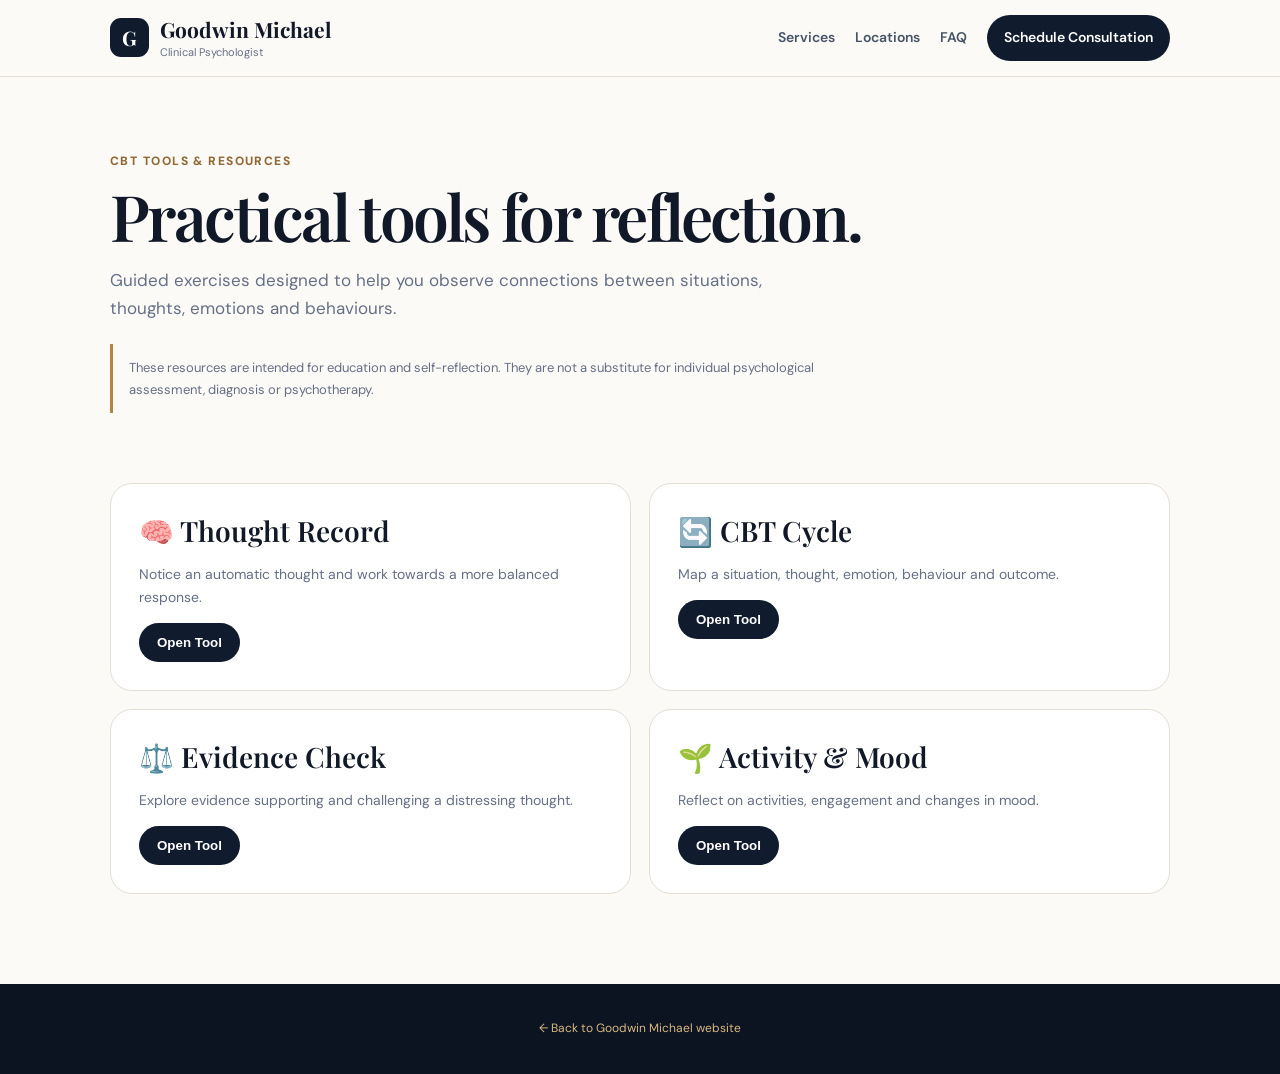
==== cbt-tools.html @ 8c6e721c "Add booking and CBT tools pages" ====
<!DOCTYPE html>
<html lang="en">
<head>
<meta charset="UTF-8"><meta name="viewport" content="width=device-width, initial-scale=1.0">
<title>CBT Tools & Resources | Goodwin Michael</title>
<link rel="preconnect" href="https://fonts.googleapis.com"><link rel="preconnect" href="https://fonts.gstatic.com" crossorigin>
<link href="https://fonts.googleapis.com/css2?family=DM+Sans:wght@400;500;600;700&family=Playfair+Display:wght@500;600;700&display=swap" rel="stylesheet">
<style>
:root{--ink:#111827;--soft:#667085;--paper:#fbfaf7;--white:#fff;--cream:#f3eee6;--gold:#b18445;--line:#e5ded4;--navy:#101b2d;--green:#16845b}
*{box-sizing:border-box}body{margin:0;background:var(--paper);color:var(--ink);font-family:"DM Sans",sans-serif;line-height:1.65}a{text-decoration:none;color:inherit}
header{position:sticky;top:0;z-index:10;background:rgba(251,250,247,.96);backdrop-filter:blur(15px);border-bottom:1px solid var(--line)}.nav{max-width:1100px;margin:auto;padding:12px 20px;min-height:76px;display:flex;align-items:center;justify-content:space-between}.brand{display:flex;align-items:center;gap:11px}.mark{width:39px;height:39px;border-radius:11px;background:var(--navy);color:#fff;display:grid;place-items:center;font:700 20px "Playfair Display"}.name{font:700 21px "Playfair Display"}.role{font-size:11px;color:#667085}.links{display:flex;gap:20px;align-items:center;font-size:14px;font-weight:600;color:#475467}.book{background:var(--navy);color:#fff;padding:11px 17px;border-radius:999px}
.hero{max-width:1100px;margin:auto;padding:75px 20px 45px}.kicker{color:#8f6833;font-size:12px;font-weight:800;letter-spacing:.12em;text-transform:uppercase}.hero h1{font:600 clamp(40px,6vw,64px)/1.05 "Playfair Display";margin:10px 0 16px;letter-spacing:-.04em}.hero p{max-width:720px;color:var(--soft);font-size:17px}.note{border-left:3px solid var(--gold);padding:13px 0 13px 16px;color:#667085;font-size:13px;max-width:750px;margin-top:22px}
.tools{max-width:1100px;margin:auto;padding:25px 20px 90px}.grid{display:grid;grid-template-columns:repeat(2,1fr);gap:18px}.tool{background:#fff;border:1px solid var(--line);border-radius:22px;padding:28px}.tool h2{font:600 28px "Playfair Display";margin:0 0 7px}.tool p{color:var(--soft);font-size:14px}.tool button{border:0;background:var(--navy);color:#fff;padding:12px 18px;border-radius:999px;font-weight:700;cursor:pointer}
.modal{display:none;position:fixed;inset:0;background:rgba(9,15,25,.62);z-index:20;padding:18px;align-items:center;justify-content:center}.modal.open{display:flex}.box{width:min(760px,100%);max-height:90vh;overflow:auto;background:var(--paper);border-radius:24px;padding:28px;position:relative}.close{position:absolute;right:17px;top:15px;border:0;width:36px;height:36px;border-radius:50%;background:#eee8df;font-size:21px;cursor:pointer}.box h2{font:600 31px "Playfair Display";margin:0 45px 6px 0}.box>p{color:var(--soft);font-size:14px}.field{margin:15px 0}.field label{display:block;font-size:12px;font-weight:800;color:#475467}.field textarea{width:100%;min-height:100px;margin-top:6px;border:1px solid var(--line);border-radius:12px;padding:12px;font:inherit;resize:vertical}.output{display:none;background:#fff;border:1px solid var(--line);border-radius:14px;padding:16px;margin-top:16px;font-size:14px}
footer{background:#0c1422;color:#c7ced9;padding:35px 20px;text-align:center;font-size:12px}.home{color:#d8b87f}
@media(max-width:700px){.links a:not(.book){display:none}.grid{grid-template-columns:1fr}.hero{padding-top:52px}}
</style>
</head>
<body>
<header><div class="nav">
<a class="brand" href="index.html"><div class="mark">G</div><div><div class="name">Goodwin Michael</div><div class="role">Clinical Psychologist</div></div></a>
<div class="links"><a href="index.html#services">Services</a><a href="index.html#locations">Locations</a><a href="index.html#faq">FAQ</a><a class="book" href="schedule-consultation.html">Schedule Consultation</a></div>
</div></header>
<section class="hero"><div class="kicker">CBT Tools &amp; Resources</div><h1>Practical tools for reflection.</h1><p>Guided exercises designed to help you observe connections between situations, thoughts, emotions and behaviours.</p><div class="note">These resources are intended for education and self-reflection. They are not a substitute for individual psychological assessment, diagnosis or psychotherapy.</div></section>
<section class="tools"><div class="grid">
<div class="tool"><h2>🧠 Thought Record</h2><p>Notice an automatic thought and work towards a more balanced response.</p><button onclick="openTool('thought')">Open Tool</button></div>
<div class="tool"><h2>🔄 CBT Cycle</h2><p>Map a situation, thought, emotion, behaviour and outcome.</p><button onclick="openTool('cycle')">Open Tool</button></div>
<div class="tool"><h2>⚖️ Evidence Check</h2><p>Explore evidence supporting and challenging a distressing thought.</p><button onclick="openTool('evidence')">Open Tool</button></div>
<div class="tool"><h2>🌱 Activity &amp; Mood</h2><p>Reflect on activities, engagement and changes in mood.</p><button onclick="openTool('activity')">Open Tool</button></div>
</div></section>
<footer><a class="home" href="index.html">← Back to Goodwin Michael website</a></footer>
<div class="modal" id="modal"><div class="box"><button class="close" onclick="closeTool()" aria-label="Close tool">×</button><h2 id="title"></h2><p id="desc"></p><div id="fields"></div><button style="border:0;background:#101b2d;color:#fff;padding:12px 18px;border-radius:999px;font-weight:700" onclick="reflect()">Generate Reflection</button><div class="output" id="output"></div></div></div>
<script>
const data={
thought:{t:"Thought Record",d:"Write down a recent situation and examine the thought associated with it.",f:["Situation","Automatic thought","Emotion and intensity (0–100)","Balanced response"]},
cycle:{t:"CBT Cycle",d:"Explore how a situation, thought, emotion and behaviour influence one another.",f:["Situation","Thought","Emotion","Behaviour","Outcome"]},
evidence:{t:"Evidence Check",d:"Examine the evidence rather than automatically treating a distressing thought as fact.",f:["Thought","Evidence for","Evidence against","Alternative balanced view"]},
activity:{t:"Activity & Mood",d:"Notice the relationship between activities, engagement and mood.",f:["Activity","Mood before (0–100)","Mood after (0–100)","What did you notice?"]}
};
function openTool(k){const d=data[k];document.getElementById("title").textContent=d.t;document.getElementById("desc").textContent=d.d;document.getElementById("fields").innerHTML=d.f.map((x,i)=>`<div class="field"><label>${x}<textarea id="f${i}" placeholder="Write here..."></textarea></label></div>`).join("");document.getElementById("output").style.display="none";document.getElementById("modal").classList.add("open");document.body.style.overflow="hidden"}
function closeTool(){document.getElementById("modal").classList.remove("open");document.body.style.overflow=""}
function reflect(){const vals=[...document.querySelectorAll("#fields textarea")].map(x=>x.value.trim()).filter(Boolean);const o=document.getElementById("output");o.style.display="block";o.textContent=vals.length?"Reflection: You have identified useful parts of the experience. Look for patterns between the situation, your interpretation, emotional response and behaviour. Consider what a balanced perspective might be and what small, practical step could follow.":"Add at least one response before generating a reflection."}
</script>
</body></html>
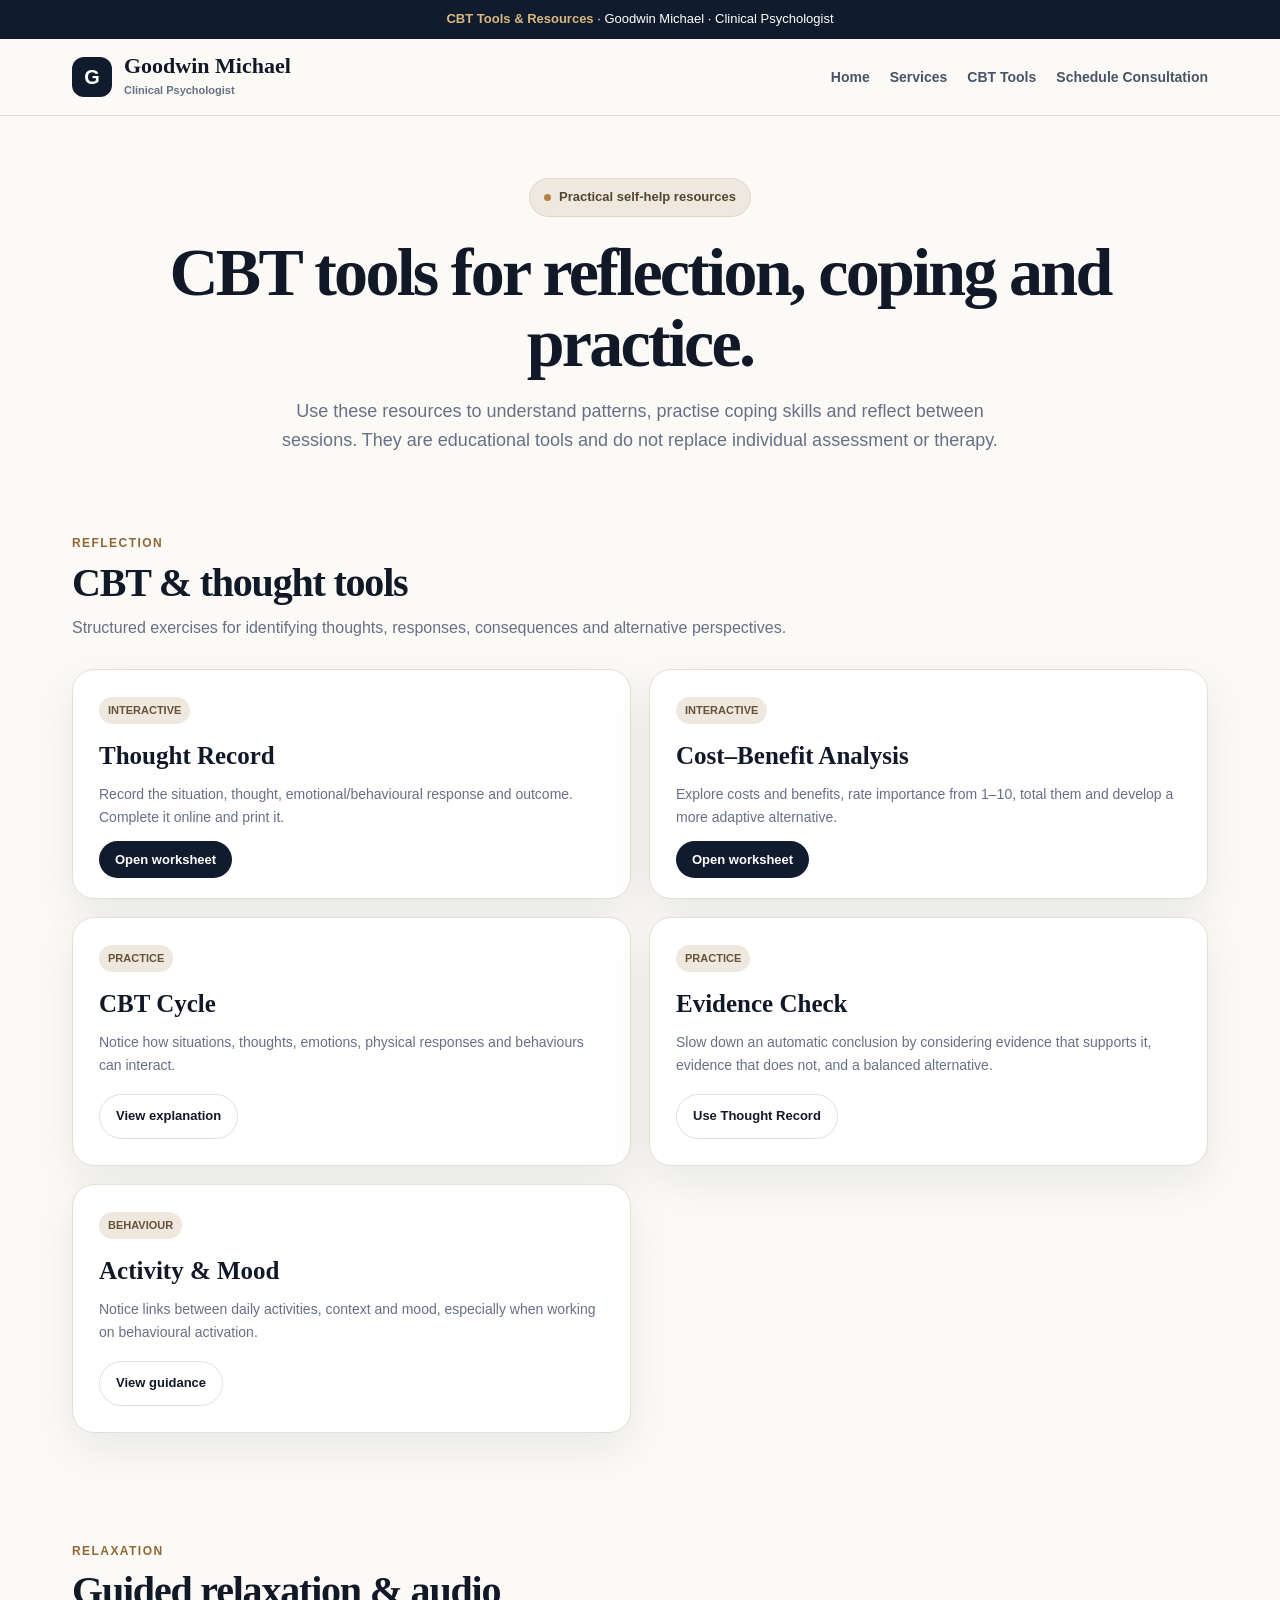
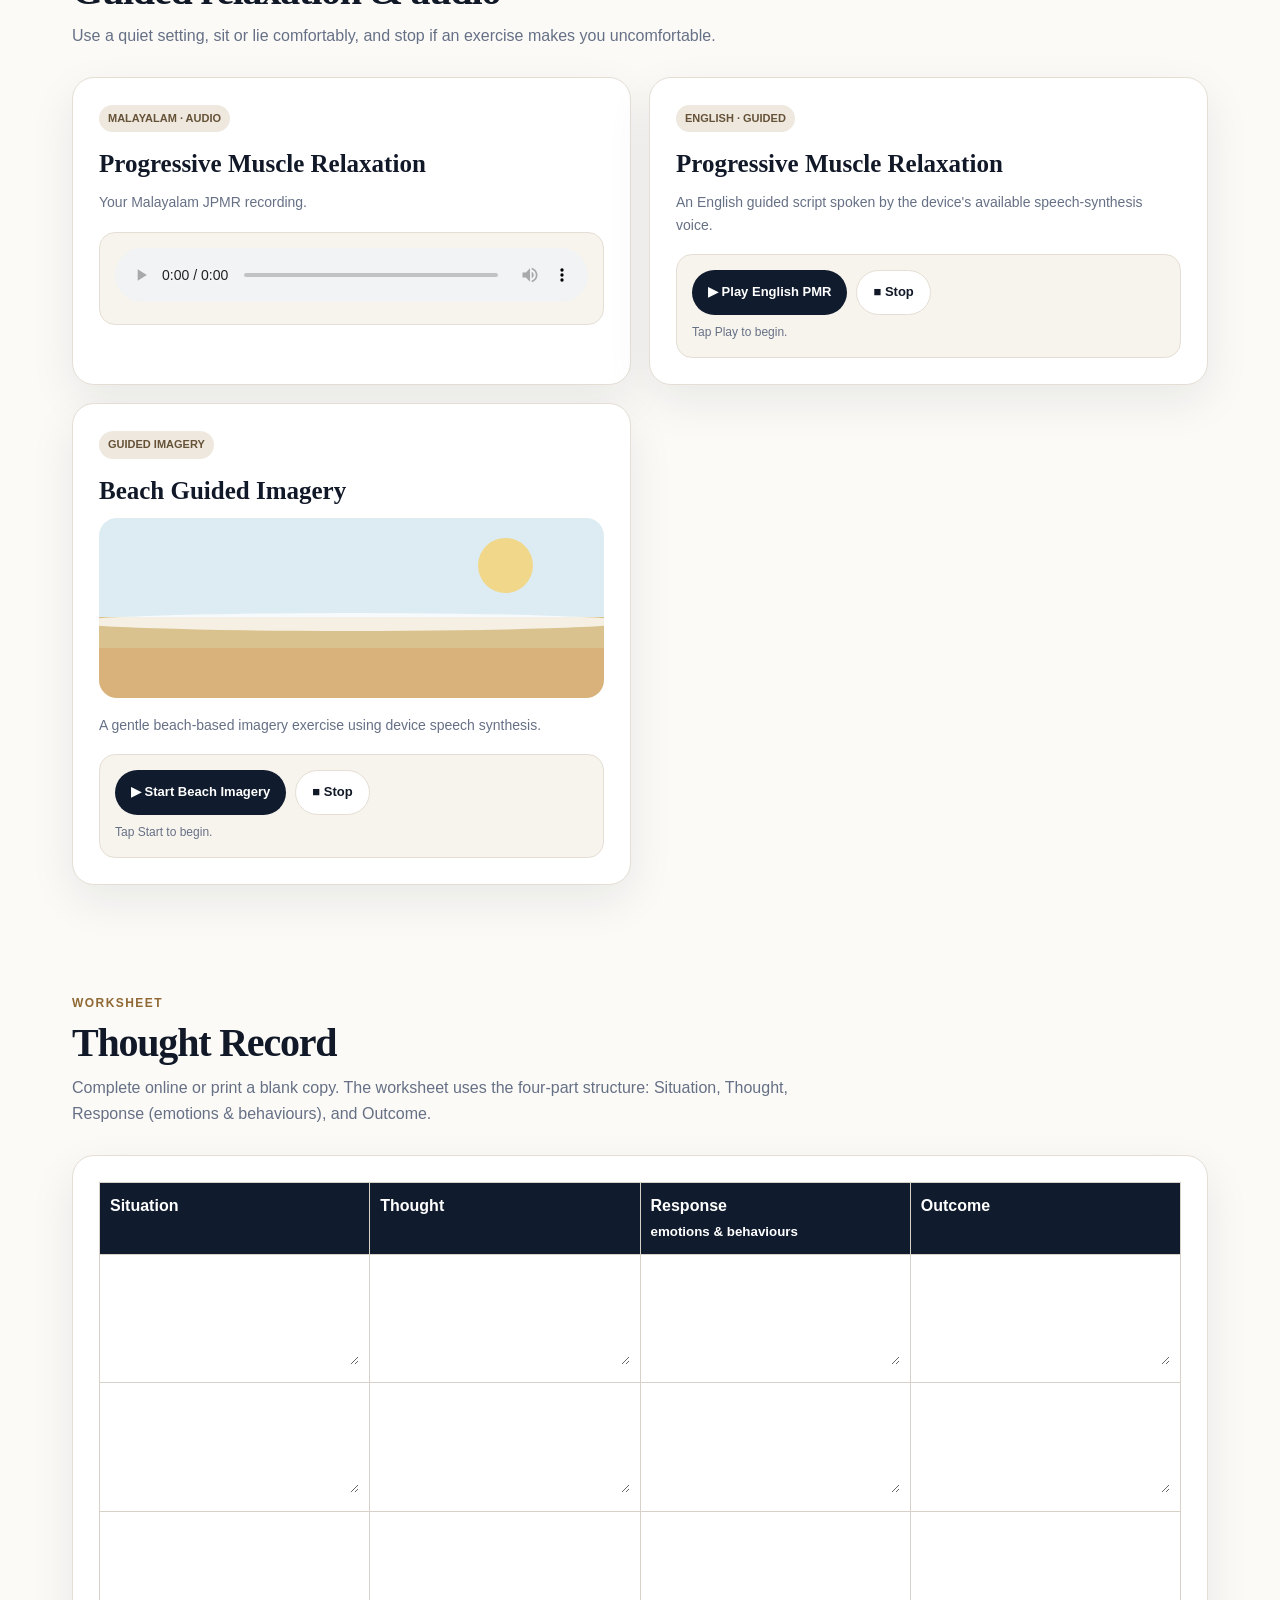
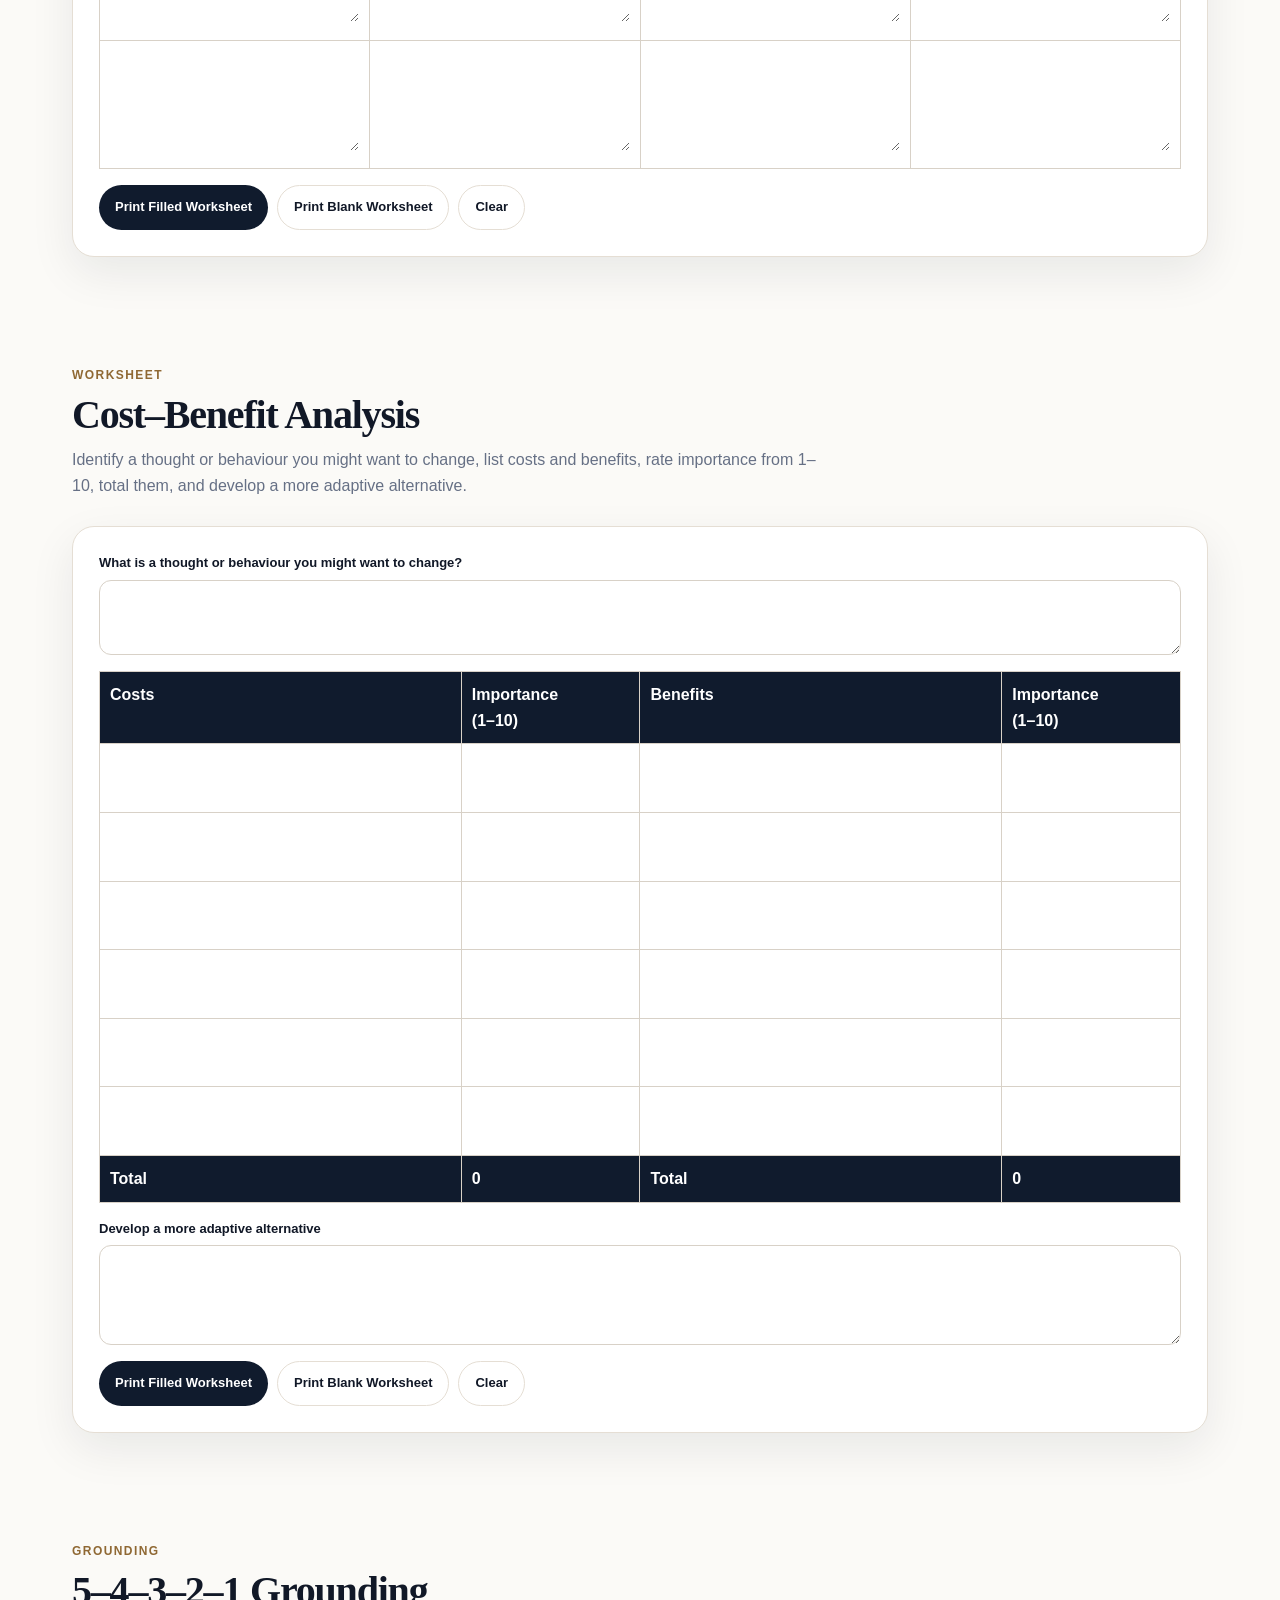
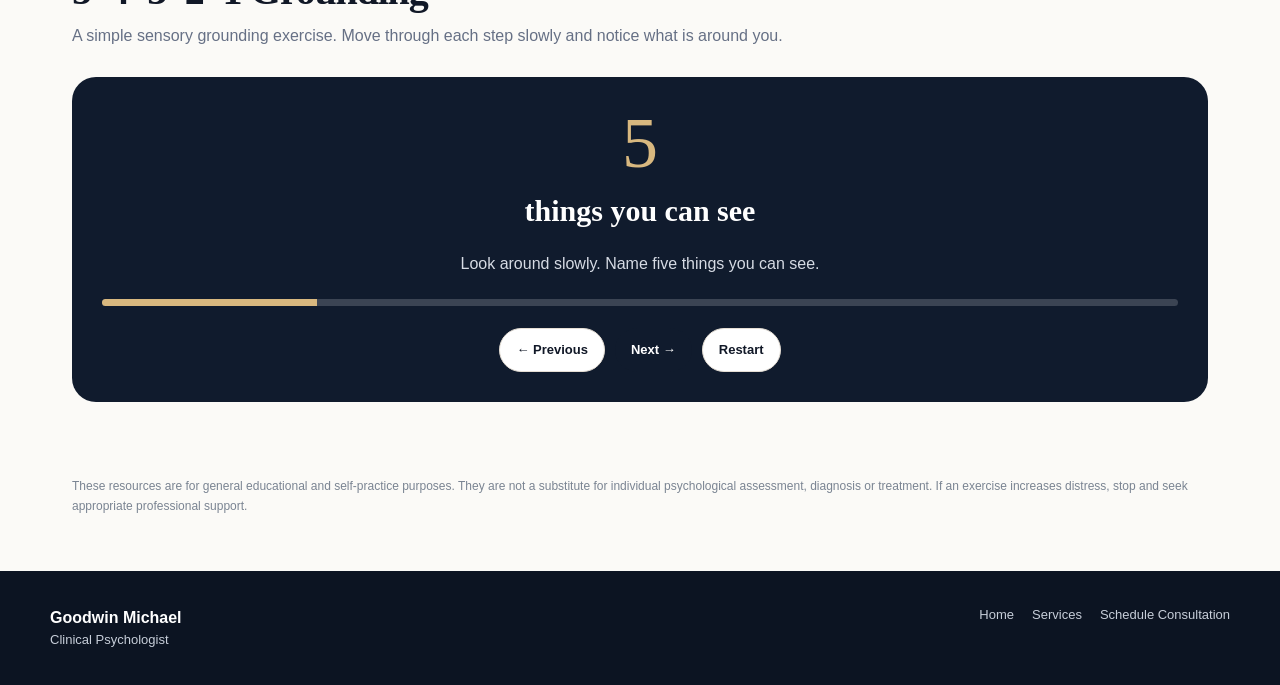
==== commit 2ce75495: "Add CBT tools and relaxation resources" ====
--- a/cbt-tools.html
+++ b/cbt-tools.html
@@ -1,44 +1,61 @@
 <!DOCTYPE html>
 <html lang="en">
 <head>
-<meta charset="UTF-8"><meta name="viewport" content="width=device-width, initial-scale=1.0">
+<meta charset="UTF-8">
+<meta name="viewport" content="width=device-width, initial-scale=1.0">
+<meta name="description" content="Goodwin Michael — CBT Tools & Resources. Practical worksheets, grounding, relaxation and guided exercises.">
 <title>CBT Tools & Resources | Goodwin Michael</title>
-<link rel="preconnect" href="https://fonts.googleapis.com"><link rel="preconnect" href="https://fonts.gstatic.com" crossorigin>
-<link href="https://fonts.googleapis.com/css2?family=DM+Sans:wght@400;500;600;700&family=Playfair+Display:wght@500;600;700&display=swap" rel="stylesheet">
 <style>
-:root{--ink:#111827;--soft:#667085;--paper:#fbfaf7;--white:#fff;--cream:#f3eee6;--gold:#b18445;--line:#e5ded4;--navy:#101b2d;--green:#16845b}
-*{box-sizing:border-box}body{margin:0;background:var(--paper);color:var(--ink);font-family:"DM Sans",sans-serif;line-height:1.65}a{text-decoration:none;color:inherit}
-header{position:sticky;top:0;z-index:10;background:rgba(251,250,247,.96);backdrop-filter:blur(15px);border-bottom:1px solid var(--line)}.nav{max-width:1100px;margin:auto;padding:12px 20px;min-height:76px;display:flex;align-items:center;justify-content:space-between}.brand{display:flex;align-items:center;gap:11px}.mark{width:39px;height:39px;border-radius:11px;background:var(--navy);color:#fff;display:grid;place-items:center;font:700 20px "Playfair Display"}.name{font:700 21px "Playfair Display"}.role{font-size:11px;color:#667085}.links{display:flex;gap:20px;align-items:center;font-size:14px;font-weight:600;color:#475467}.book{background:var(--navy);color:#fff;padding:11px 17px;border-radius:999px}
-.hero{max-width:1100px;margin:auto;padding:75px 20px 45px}.kicker{color:#8f6833;font-size:12px;font-weight:800;letter-spacing:.12em;text-transform:uppercase}.hero h1{font:600 clamp(40px,6vw,64px)/1.05 "Playfair Display";margin:10px 0 16px;letter-spacing:-.04em}.hero p{max-width:720px;color:var(--soft);font-size:17px}.note{border-left:3px solid var(--gold);padding:13px 0 13px 16px;color:#667085;font-size:13px;max-width:750px;margin-top:22px}
-.tools{max-width:1100px;margin:auto;padding:25px 20px 90px}.grid{display:grid;grid-template-columns:repeat(2,1fr);gap:18px}.tool{background:#fff;border:1px solid var(--line);border-radius:22px;padding:28px}.tool h2{font:600 28px "Playfair Display";margin:0 0 7px}.tool p{color:var(--soft);font-size:14px}.tool button{border:0;background:var(--navy);color:#fff;padding:12px 18px;border-radius:999px;font-weight:700;cursor:pointer}
-.modal{display:none;position:fixed;inset:0;background:rgba(9,15,25,.62);z-index:20;padding:18px;align-items:center;justify-content:center}.modal.open{display:flex}.box{width:min(760px,100%);max-height:90vh;overflow:auto;background:var(--paper);border-radius:24px;padding:28px;position:relative}.close{position:absolute;right:17px;top:15px;border:0;width:36px;height:36px;border-radius:50%;background:#eee8df;font-size:21px;cursor:pointer}.box h2{font:600 31px "Playfair Display";margin:0 45px 6px 0}.box>p{color:var(--soft);font-size:14px}.field{margin:15px 0}.field label{display:block;font-size:12px;font-weight:800;color:#475467}.field textarea{width:100%;min-height:100px;margin-top:6px;border:1px solid var(--line);border-radius:12px;padding:12px;font:inherit;resize:vertical}.output{display:none;background:#fff;border:1px solid var(--line);border-radius:14px;padding:16px;margin-top:16px;font-size:14px}
-footer{background:#0c1422;color:#c7ced9;padding:35px 20px;text-align:center;font-size:12px}.home{color:#d8b87f}
-@media(max-width:700px){.links a:not(.book){display:none}.grid{grid-template-columns:1fr}.hero{padding-top:52px}}
+:root{--ink:#111827;--soft:#667085;--paper:#fbfaf7;--white:#fff;--cream:#f3eee6;--gold:#b18445;--gold2:#8f6833;--line:#e5ded4;--navy:#101b2d;--green:#16845b;--shadow:0 16px 45px rgba(17,24,39,.08)}
+*{box-sizing:border-box}html{scroll-behavior:smooth}body{margin:0;background:var(--paper);color:var(--ink);font-family:Arial,Helvetica,sans-serif;line-height:1.6}a{text-decoration:none;color:inherit}button,input,textarea{font:inherit}button{cursor:pointer}
+.topline{background:var(--navy);color:#fff;text-align:center;padding:9px 16px;font-size:13px}.topline strong{color:#d8b87f}
+header{position:sticky;top:0;z-index:100;background:rgba(251,250,247,.97);backdrop-filter:blur(14px);border-bottom:1px solid var(--line)}
+.nav{max-width:1180px;margin:auto;min-height:76px;padding:10px 22px;display:flex;align-items:center;justify-content:space-between;gap:20px}.brand{display:flex;align-items:center;gap:12px}.mark{width:40px;height:40px;border-radius:12px;background:var(--navy);color:#fff;display:grid;place-items:center;font-weight:700;font-size:20px}.brand-name{font-family:Georgia,"Times New Roman",serif;font-weight:700;font-size:22px;line-height:1.05}.brand-role{font-size:11px;color:var(--soft);font-weight:600;margin-top:4px}
+nav{display:flex;align-items:center;gap:20px;font-size:14px;font-weight:700;color:#475467}nav a:hover{color:var(--gold2)}.nav-cta{background:var(--navy);color:#fff!important;padding:11px 17px;border-radius:999px}.menu{display:none;width:46px;height:46px;border:1px solid var(--line);border-radius:12px;background:#fff;align-items:center;justify-content:center;flex-direction:column;gap:5px;padding:0;color:var(--navy)}.menu span{display:block;width:21px;height:2px;background:currentColor;border-radius:2px}
+.hero{max-width:1180px;margin:auto;padding:62px 22px 45px;text-align:center}.eyebrow{display:inline-flex;align-items:center;gap:8px;background:#eee8df;border:1px solid #e1d7c8;border-radius:999px;padding:8px 14px;color:#55452f;font-size:13px;font-weight:700}.dot{width:7px;height:7px;border-radius:50%;background:var(--gold)}h1,h2,h3{font-family:Georgia,"Times New Roman",serif}h1{font-size:clamp(40px,6vw,68px);line-height:1.05;letter-spacing:-.04em;margin:20px auto 18px}.hero p{max-width:760px;margin:auto;color:var(--soft);font-size:18px}
+.section{max-width:1180px;margin:auto;padding:34px 22px 75px}.section-head{max-width:760px;margin-bottom:28px}.kicker{color:var(--gold2);font-weight:800;text-transform:uppercase;letter-spacing:.12em;font-size:12px;margin-bottom:8px}h2{font-size:40px;line-height:1.1;letter-spacing:-.03em;margin:0 0 10px}.lead{color:var(--soft);margin:0}.resource-grid{display:grid;grid-template-columns:repeat(2,minmax(0,1fr));gap:18px}.resource{background:#fff;border:1px solid var(--line);border-radius:22px;padding:26px;box-shadow:var(--shadow)}.resource h3{font-size:25px;margin:0 0 7px}.resource p{color:var(--soft);margin:0 0 18px;font-size:14px}.resource-tag{display:inline-block;background:#eee8df;color:#665237;border-radius:999px;padding:5px 9px;font-size:11px;font-weight:800;margin-bottom:12px}.actions{display:flex;flex-wrap:wrap;gap:9px}.btn{border:0;border-radius:999px;padding:11px 16px;font-weight:800;font-size:13px}.primary{background:var(--navy);color:#fff}.secondary{background:#fff;border:1px solid var(--line);color:var(--ink)}.audio-box{background:#f7f4ee;border:1px solid var(--line);border-radius:16px;padding:15px}audio{width:100%}.note,.tts-status{font-size:12px;color:var(--soft);margin-top:8px}
+.form-card{background:#fff;border:1px solid var(--line);border-radius:22px;padding:26px;box-shadow:var(--shadow);margin-top:18px}.field{display:flex;flex-direction:column;gap:6px}.field label{font-weight:800;font-size:13px}textarea,input{width:100%;border:1px solid #d8d1c7;border-radius:12px;padding:11px 12px;background:#fff;color:var(--ink)}textarea{min-height:100px;resize:vertical}.table-wrap{overflow-x:auto}table{width:100%;border-collapse:collapse;min-width:700px}th,td{border:1px solid #d8d1c7;padding:10px;vertical-align:top}th{background:var(--navy);color:#fff;text-align:left}td input,td textarea{border:0;border-radius:0;min-width:100px}.small-input{max-width:90px}
+.grounding{background:var(--navy);color:#fff;border-radius:24px;padding:30px}.grounding .kicker{color:#d8b87f}.ground-step{display:none;text-align:center}.ground-step.active{display:block}.ground-number{font-family:Georgia,serif;font-size:72px;color:#d8b87f;line-height:1}.ground-step h3{font-size:30px;margin:8px 0}.ground-step p{color:#d6dbe4}.progress{height:7px;background:rgba(255,255,255,.18);border-radius:99px;overflow:hidden;margin:22px 0}.progress-bar{height:100%;background:#d8b87f;width:20%;transition:width .25s}.ground-controls{display:flex;justify-content:center;gap:10px;flex-wrap:wrap}
+.tts-box{background:#f7f4ee;border:1px solid var(--line);border-radius:16px;padding:15px}.beach-visual{height:180px;border-radius:18px;background:linear-gradient(to bottom,#dcecf2 0 55%,#d9c28e 55% 72%,#d8b27a 72% 100%);position:relative;overflow:hidden;margin-bottom:16px}.beach-sun{position:absolute;width:55px;height:55px;border-radius:50%;background:#f1d78a;right:14%;top:20px}.beach-wave{position:absolute;left:-5%;right:-5%;top:53%;height:18px;background:rgba(255,255,255,.75);border-radius:50%}.disclaimer{max-width:1180px;margin:auto;padding:0 22px 55px;color:#7a8492;font-size:12px}footer{background:#0c1422;color:#c7ced9;padding:34px 22px}.footer-inner{max-width:1180px;margin:auto;display:flex;justify-content:space-between;gap:25px}.footer-links{display:flex;gap:18px;flex-wrap:wrap;font-size:13px}footer strong{color:#fff}
+.print-title{display:none}
+@media(max-width:900px){nav{display:none;position:absolute;top:76px;left:0;right:0;background:var(--paper);padding:16px 22px;border-bottom:1px solid var(--line);flex-direction:column;align-items:stretch;box-shadow:0 12px 25px rgba(0,0,0,.06)}nav.open{display:flex}.menu{display:flex}.resource-grid{grid-template-columns:1fr}.hero{text-align:left}.hero p{margin:0}}
+@media(max-width:600px){.topline{font-size:11px}.nav{min-height:68px;padding:10px 16px}.brand-name{font-size:20px}.hero{padding:42px 18px 30px}.section{padding:28px 18px 55px}h2{font-size:34px}.resource,.form-card{padding:20px}.grounding{padding:24px 18px}.footer-inner{display:block}.footer-links{margin-top:16px}}
+@media print{body{background:#fff;color:#000}header,.topline,.hero,.resource-grid,.grounding,.tts-box,.audio-box,.disclaimer,footer,.no-print{display:none!important}.section{max-width:none;padding:0;margin:0}.section-head{margin-bottom:14px}.form-card{box-shadow:none;border:0;padding:0;margin:0}.print-title{display:block}.form-card h2{font-size:24px}.form-card input,.form-card textarea{border:1px solid #777!important}.form-card table{min-width:0}.form-card th{background:#eee!important;color:#000!important}}
 </style>
 </head>
 <body>
-<header><div class="nav">
-<a class="brand" href="index.html"><div class="mark">G</div><div><div class="name">Goodwin Michael</div><div class="role">Clinical Psychologist</div></div></a>
-<div class="links"><a href="index.html#services">Services</a><a href="index.html#locations">Locations</a><a href="index.html#faq">FAQ</a><a class="book" href="schedule-consultation.html">Schedule Consultation</a></div>
-</div></header>
-<section class="hero"><div class="kicker">CBT Tools &amp; Resources</div><h1>Practical tools for reflection.</h1><p>Guided exercises designed to help you observe connections between situations, thoughts, emotions and behaviours.</p><div class="note">These resources are intended for education and self-reflection. They are not a substitute for individual psychological assessment, diagnosis or psychotherapy.</div></section>
-<section class="tools"><div class="grid">
-<div class="tool"><h2>🧠 Thought Record</h2><p>Notice an automatic thought and work towards a more balanced response.</p><button onclick="openTool('thought')">Open Tool</button></div>
-<div class="tool"><h2>🔄 CBT Cycle</h2><p>Map a situation, thought, emotion, behaviour and outcome.</p><button onclick="openTool('cycle')">Open Tool</button></div>
-<div class="tool"><h2>⚖️ Evidence Check</h2><p>Explore evidence supporting and challenging a distressing thought.</p><button onclick="openTool('evidence')">Open Tool</button></div>
-<div class="tool"><h2>🌱 Activity &amp; Mood</h2><p>Reflect on activities, engagement and changes in mood.</p><button onclick="openTool('activity')">Open Tool</button></div>
+<div class="topline"><strong>CBT Tools &amp; Resources</strong> · Goodwin Michael · Clinical Psychologist</div>
+<header><div class="nav"><a class="brand" href="index.html" aria-label="Goodwin Michael home"><div class="mark">G</div><div><div class="brand-name">Goodwin Michael</div><div class="brand-role">Clinical Psychologist</div></div></a><button class="menu" id="menuButton" type="button" aria-label="Open menu" aria-expanded="false" aria-controls="siteNav"><span></span><span></span><span></span></button><nav id="siteNav"><a href="index.html">Home</a><a href="index.html#services">Services</a><a href="cbt-tools.html">CBT Tools</a><a href="schedule-consultation.html">Schedule Consultation</a></nav></div></header>
+<main>
+<section class="hero"><div class="eyebrow"><span class="dot"></span> Practical self-help resources</div><h1>CBT tools for reflection, coping and practice.</h1><p>Use these resources to understand patterns, practise coping skills and reflect between sessions. They are educational tools and do not replace individual assessment or therapy.</p></section>
+<section class="section"><div class="section-head"><div class="kicker">Reflection</div><h2>CBT &amp; thought tools</h2><p class="lead">Structured exercises for identifying thoughts, responses, consequences and alternative perspectives.</p></div><div class="resource-grid">
+<div class="resource"><span class="resource-tag">INTERACTIVE</span><h3>Thought Record</h3><p>Record the situation, thought, emotional/behavioural response and outcome. Complete it online and print it.</p><a class="btn primary" href="#thought-record">Open worksheet</a></div>
+<div class="resource"><span class="resource-tag">INTERACTIVE</span><h3>Cost–Benefit Analysis</h3><p>Explore costs and benefits, rate importance from 1–10, total them and develop a more adaptive alternative.</p><a class="btn primary" href="#cost-benefit">Open worksheet</a></div>
+<div class="resource"><span class="resource-tag">PRACTICE</span><h3>CBT Cycle</h3><p>Notice how situations, thoughts, emotions, physical responses and behaviours can interact.</p><button class="btn secondary" type="button" onclick="alert('A situation can influence thoughts, emotions, physical sensations and behaviours. Those responses can then influence what happens next. Use the Thought Record below to explore one real situation.')">View explanation</button></div>
+<div class="resource"><span class="resource-tag">PRACTICE</span><h3>Evidence Check</h3><p>Slow down an automatic conclusion by considering evidence that supports it, evidence that does not, and a balanced alternative.</p><button class="btn secondary" type="button" onclick="document.getElementById('thought-record').scrollIntoView({behavior:'smooth'})">Use Thought Record</button></div>
+<div class="resource"><span class="resource-tag">BEHAVIOUR</span><h3>Activity &amp; Mood</h3><p>Notice links between daily activities, context and mood, especially when working on behavioural activation.</p><button class="btn secondary" type="button" onclick="alert('Try recording the activity, situation, mood before and mood after. Look for patterns rather than judging individual days.')">View guidance</button></div>
 </div></section>
-<footer><a class="home" href="index.html">← Back to Goodwin Michael website</a></footer>
-<div class="modal" id="modal"><div class="box"><button class="close" onclick="closeTool()" aria-label="Close tool">×</button><h2 id="title"></h2><p id="desc"></p><div id="fields"></div><button style="border:0;background:#101b2d;color:#fff;padding:12px 18px;border-radius:999px;font-weight:700" onclick="reflect()">Generate Reflection</button><div class="output" id="output"></div></div></div>
+<section class="section"><div class="section-head"><div class="kicker">Relaxation</div><h2>Guided relaxation &amp; audio</h2><p class="lead">Use a quiet setting, sit or lie comfortably, and stop if an exercise makes you uncomfortable.</p></div><div class="resource-grid">
+<div class="resource"><span class="resource-tag">MALAYALAM · AUDIO</span><h3>Progressive Muscle Relaxation</h3><p>Your Malayalam JPMR recording.</p><div class="audio-box"><audio controls preload="metadata"><source src="JPMR-Malayalam.mp3" type="audio/mpeg">Your browser does not support audio playback.</audio></div></div>
+<div class="resource"><span class="resource-tag">ENGLISH · GUIDED</span><h3>Progressive Muscle Relaxation</h3><p>An English guided script spoken by the device's available speech-synthesis voice.</p><div class="tts-box"><div class="actions"><button class="btn primary" type="button" id="pmrPlay">▶ Play English PMR</button><button class="btn secondary" type="button" id="pmrStop">■ Stop</button></div><div class="tts-status" id="pmrStatus">Tap Play to begin.</div></div></div>
+<div class="resource"><span class="resource-tag">GUIDED IMAGERY</span><h3>Beach Guided Imagery</h3><div class="beach-visual" aria-hidden="true"><div class="beach-sun"></div><div class="beach-wave"></div></div><p>A gentle beach-based imagery exercise using device speech synthesis.</p><div class="tts-box"><div class="actions"><button class="btn primary" type="button" id="beachPlay">▶ Start Beach Imagery</button><button class="btn secondary" type="button" id="beachStop">■ Stop</button></div><div class="tts-status" id="beachStatus">Tap Start to begin.</div></div></div>
+</div></section>
+<section class="section" id="thought-record"><div class="section-head"><div class="kicker">Worksheet</div><h2>Thought Record</h2><p class="lead">Complete online or print a blank copy. The worksheet uses the four-part structure: Situation, Thought, Response (emotions &amp; behaviours), and Outcome.</p></div><div class="form-card"><div class="print-title"><h2>Thought Record</h2><p>Goodwin Michael · Clinical Psychologist</p></div><div class="table-wrap"><table><thead><tr><th>Situation</th><th>Thought</th><th>Response<br><small>emotions &amp; behaviours</small></th><th>Outcome</th></tr></thead><tbody><tr><td><textarea id="tr1"></textarea></td><td><textarea id="tr2"></textarea></td><td><textarea id="tr3"></textarea></td><td><textarea id="tr4"></textarea></td></tr><tr><td><textarea id="tr5"></textarea></td><td><textarea id="tr6"></textarea></td><td><textarea id="tr7"></textarea></td><td><textarea id="tr8"></textarea></td></tr><tr><td><textarea id="tr9"></textarea></td><td><textarea id="tr10"></textarea></td><td><textarea id="tr11"></textarea></td><td><textarea id="tr12"></textarea></td></tr><tr><td><textarea id="tr13"></textarea></td><td><textarea id="tr14"></textarea></td><td><textarea id="tr15"></textarea></td><td><textarea id="tr16"></textarea></td></tr></tbody></table></div><div class="actions no-print" style="margin-top:16px"><button class="btn primary" type="button" onclick="printCurrent()">Print Filled Worksheet</button><button class="btn secondary" type="button" onclick="printBlank('thought')">Print Blank Worksheet</button><button class="btn secondary" type="button" onclick="clearThought()">Clear</button></div></div></section>
+<section class="section" id="cost-benefit"><div class="section-head"><div class="kicker">Worksheet</div><h2>Cost–Benefit Analysis</h2><p class="lead">Identify a thought or behaviour you might want to change, list costs and benefits, rate importance from 1–10, total them, and develop a more adaptive alternative.</p></div><div class="form-card"><div class="print-title"><h2>Thoughts &amp; Behaviors — Cost / Benefit Analysis</h2><p>Goodwin Michael · Clinical Psychologist</p></div><div class="field"><label for="cbTarget">What is a thought or behaviour you might want to change?</label><textarea id="cbTarget" style="min-height:70px"></textarea></div><div class="table-wrap" style="margin-top:16px"><table><thead><tr><th>Costs</th><th>Importance<br>(1–10)</th><th>Benefits</th><th>Importance<br>(1–10)</th></tr></thead><tbody id="cbRows"></tbody><tfoot><tr><th>Total</th><th id="costTotal">0</th><th>Total</th><th id="benefitTotal">0</th></tr></tfoot></table></div><div class="field" style="margin-top:16px"><label for="cbAlternative">Develop a more adaptive alternative</label><textarea id="cbAlternative"></textarea></div><div class="actions no-print" style="margin-top:16px"><button class="btn primary" type="button" onclick="printCurrent()">Print Filled Worksheet</button><button class="btn secondary" type="button" onclick="printBlank('cost')">Print Blank Worksheet</button><button class="btn secondary" type="button" onclick="clearCostBenefit()">Clear</button></div></div></section>
+<section class="section"><div class="section-head"><div class="kicker">Grounding</div><h2>5–4–3–2–1 Grounding</h2><p class="lead">A simple sensory grounding exercise. Move through each step slowly and notice what is around you.</p></div><div class="grounding"><div class="ground-step active"><div class="ground-number">5</div><h3>things you can see</h3><p>Look around slowly. Name five things you can see.</p></div><div class="ground-step"><div class="ground-number">4</div><h3>things you can feel</h3><p>Notice four things you can physically feel or touch.</p></div><div class="ground-step"><div class="ground-number">3</div><h3>things you can hear</h3><p>Pause and identify three sounds you can hear.</p></div><div class="ground-step"><div class="ground-number">2</div><h3>things you can smell</h3><p>Notice two smells around you, if available.</p></div><div class="ground-step"><div class="ground-number">1</div><h3>thing you can taste</h3><p>Notice one taste in your mouth, or imagine a familiar neutral taste.</p></div><div class="progress"><div class="progress-bar" id="groundProgress"></div></div><div class="ground-controls"><button class="btn secondary" type="button" id="groundPrev">← Previous</button><button class="btn primary" type="button" id="groundNext">Next →</button><button class="btn secondary" type="button" id="groundRestart">Restart</button></div></div></section>
+<div class="disclaimer">These resources are for general educational and self-practice purposes. They are not a substitute for individual psychological assessment, diagnosis or treatment. If an exercise increases distress, stop and seek appropriate professional support.</div>
+</main>
+<footer><div class="footer-inner"><div><strong>Goodwin Michael</strong><div style="font-size:13px">Clinical Psychologist</div></div><div class="footer-links"><a href="index.html">Home</a><a href="index.html#services">Services</a><a href="schedule-consultation.html">Schedule Consultation</a></div></div></footer>
 <script>
-const data={
-thought:{t:"Thought Record",d:"Write down a recent situation and examine the thought associated with it.",f:["Situation","Automatic thought","Emotion and intensity (0–100)","Balanced response"]},
-cycle:{t:"CBT Cycle",d:"Explore how a situation, thought, emotion and behaviour influence one another.",f:["Situation","Thought","Emotion","Behaviour","Outcome"]},
-evidence:{t:"Evidence Check",d:"Examine the evidence rather than automatically treating a distressing thought as fact.",f:["Thought","Evidence for","Evidence against","Alternative balanced view"]},
-activity:{t:"Activity & Mood",d:"Notice the relationship between activities, engagement and mood.",f:["Activity","Mood before (0–100)","Mood after (0–100)","What did you notice?"]}
-};
-function openTool(k){const d=data[k];document.getElementById("title").textContent=d.t;document.getElementById("desc").textContent=d.d;document.getElementById("fields").innerHTML=d.f.map((x,i)=>`<div class="field"><label>${x}<textarea id="f${i}" placeholder="Write here..."></textarea></label></div>`).join("");document.getElementById("output").style.display="none";document.getElementById("modal").classList.add("open");document.body.style.overflow="hidden"}
-function closeTool(){document.getElementById("modal").classList.remove("open");document.body.style.overflow=""}
-function reflect(){const vals=[...document.querySelectorAll("#fields textarea")].map(x=>x.value.trim()).filter(Boolean);const o=document.getElementById("output");o.style.display="block";o.textContent=vals.length?"Reflection: You have identified useful parts of the experience. Look for patterns between the situation, your interpretation, emotional response and behaviour. Consider what a balanced perspective might be and what small, practical step could follow.":"Add at least one response before generating a reflection."}
+(function(){const b=document.getElementById('menuButton'),n=document.getElementById('siteNav');if(b&&n){b.addEventListener('click',()=>{const o=n.classList.toggle('open');b.setAttribute('aria-expanded',String(o));b.setAttribute('aria-label',o?'Close menu':'Open menu')});n.querySelectorAll('a').forEach(a=>a.addEventListener('click',()=>{n.classList.remove('open');b.setAttribute('aria-expanded','false')}))}})();
+const cbRows=document.getElementById('cbRows');for(let i=0;i<6;i++){const tr=document.createElement('tr');tr.innerHTML='<td><input aria-label="Cost '+(i+1)+'"></td><td><input class="small-input cost-score" type="number" min="1" max="10" step="1" aria-label="Cost importance '+(i+1)+'"></td><td><input aria-label="Benefit '+(i+1)+'"></td><td><input class="small-input benefit-score" type="number" min="1" max="10" step="1" aria-label="Benefit importance '+(i+1)+'"></td>';cbRows.appendChild(tr)}
+function updateTotals(){let c=0,b=0;document.querySelectorAll('.cost-score').forEach(x=>{let n=Number(x.value);if(n>=1&&n<=10)c+=n});document.querySelectorAll('.benefit-score').forEach(x=>{let n=Number(x.value);if(n>=1&&n<=10)b+=n});document.getElementById('costTotal').textContent=c;document.getElementById('benefitTotal').textContent=b}document.addEventListener('input',e=>{if(e.target.classList.contains('cost-score')||e.target.classList.contains('benefit-score'))updateTotals()});
+function clearThought(){document.querySelectorAll('#thought-record textarea').forEach(x=>x.value='')}function clearCostBenefit(){document.getElementById('cbTarget').value='';document.getElementById('cbAlternative').value='';document.querySelectorAll('#cbRows input').forEach(x=>x.value='');updateTotals()}function printCurrent(){window.print()}function printBlank(t){const fields=[...document.querySelectorAll(t==='thought'?'#thought-record textarea':'#cost-benefit input,#cost-benefit textarea')];const saved=fields.map(x=>x.value);fields.forEach(x=>x.value='');if(t==='cost')updateTotals();setTimeout(()=>{window.print();fields.forEach((x,i)=>x.value=saved[i]);if(t==='cost')updateTotals()},50)}
+let gs=1;const steps=[...document.querySelectorAll('.ground-step')];function renderGround(){steps.forEach((s,i)=>s.classList.toggle('active',i===gs-1));document.getElementById('groundProgress').style.width=(gs*20)+'%';document.getElementById('groundPrev').disabled=gs===1;document.getElementById('groundNext').textContent=gs===5?'Finish':'Next →'}document.getElementById('groundPrev').onclick=()=>{if(gs>1){gs--;renderGround()}};document.getElementById('groundNext').onclick=()=>{if(gs<5){gs++;renderGround()}else alert('Grounding exercise complete. Take a slow breath and notice how you feel now.')};document.getElementById('groundRestart').onclick=()=>{gs=1;renderGround()};renderGround();
+function speakScript(text,statusId,lang){if(!('speechSynthesis' in window)){document.getElementById(statusId).textContent='Speech playback is not available in this browser. Try a supported browser.';return}const st=document.getElementById(statusId);speechSynthesis.cancel();const u=new SpeechSynthesisUtterance(text);u.lang=lang;u.rate=.82;u.pitch=.95;u.volume=1;const voices=speechSynthesis.getVoices();const v=voices.find(x=>x.lang&&x.lang.toLowerCase().startsWith(lang.split('-')[0]));if(v)u.voice=v;u.onstart=()=>st.textContent='Playing…';u.onend=()=>st.textContent='Finished.';u.onerror=()=>st.textContent='Playback could not be started on this device.';speechSynthesis.speak(u)}
+const pmr=`Find a comfortable position. Let your shoulders settle. Take a slow breath in, and gently breathe out. We will move through the body gradually. Notice your hands. Gently tighten the muscles in your hands for a few seconds, without causing pain. Now release, and notice the difference. Bring your attention to your arms. Gently tense, hold, and release. Notice the muscles becoming softer. Bring attention to your shoulders. Lift them gently toward your ears, hold briefly, and release. Let them drop. Now notice your face. Gently tighten the muscles around your eyes and jaw, then release. Allow your face to soften. Bring attention to your chest and abdomen. Take a comfortable breath in, then breathe out slowly. Notice your stomach becoming softer. Now gently tense your thighs, hold, and release. Notice the difference. Finally, gently tense your calves and feet, then release. Let the whole body become heavy and comfortable. Take another slow breath. There is no need to force relaxation. Simply notice the sensations of release. When you are ready, gently open your eyes and return your attention to the room.`;
+const beach=`Imagine that you are walking slowly along a quiet beach. The air feels comfortable and the ground beneath your feet feels steady. Look toward the horizon and notice the wide open space. Hear the gentle rhythm of the waves moving toward the shore and back again. With each slow breath, allow your shoulders to soften. Imagine the warmth of the sun without needing to change anything. Notice the colours of the sky and the water. You can pause here for a moment. There is nothing you need to solve right now. Simply notice the rhythm of your breathing and the steady movement of the waves. As you breathe in, allow yourself to feel a little more settled. As you breathe out, let unnecessary tension soften. Stay with this calm scene for a few more moments. When you are ready, notice the room around you, feel the surface supporting you, and gently bring your attention back to the present.`;
+document.getElementById('pmrPlay').onclick=()=>speakScript(pmr,'pmrStatus','en-US');document.getElementById('pmrStop').onclick=()=>{if('speechSynthesis' in window)speechSynthesis.cancel();document.getElementById('pmrStatus').textContent='Stopped.'};document.getElementById('beachPlay').onclick=()=>speakScript(beach,'beachStatus','en-US');document.getElementById('beachStop').onclick=()=>{if('speechSynthesis' in window)speechSynthesis.cancel();document.getElementById('beachStatus').textContent='Stopped.'};
 </script>
-</body></html>+</body>
+</html>
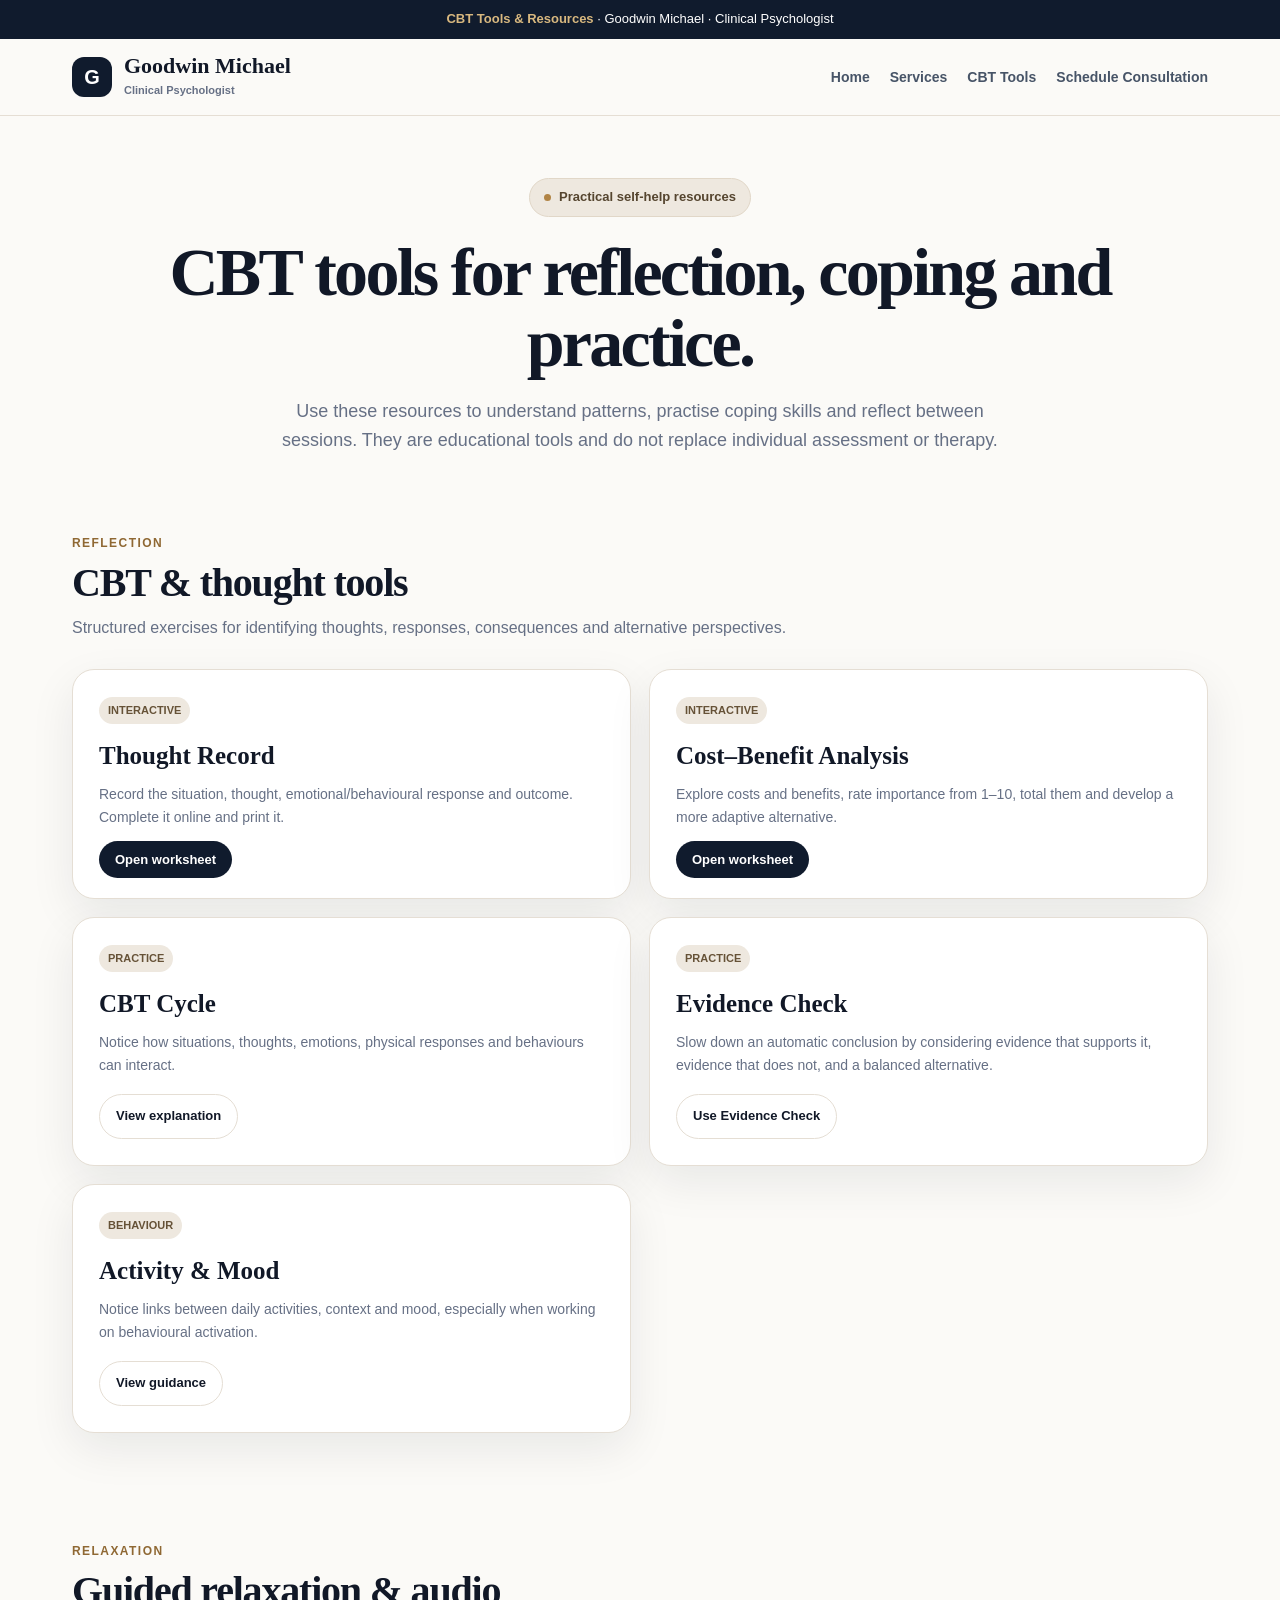
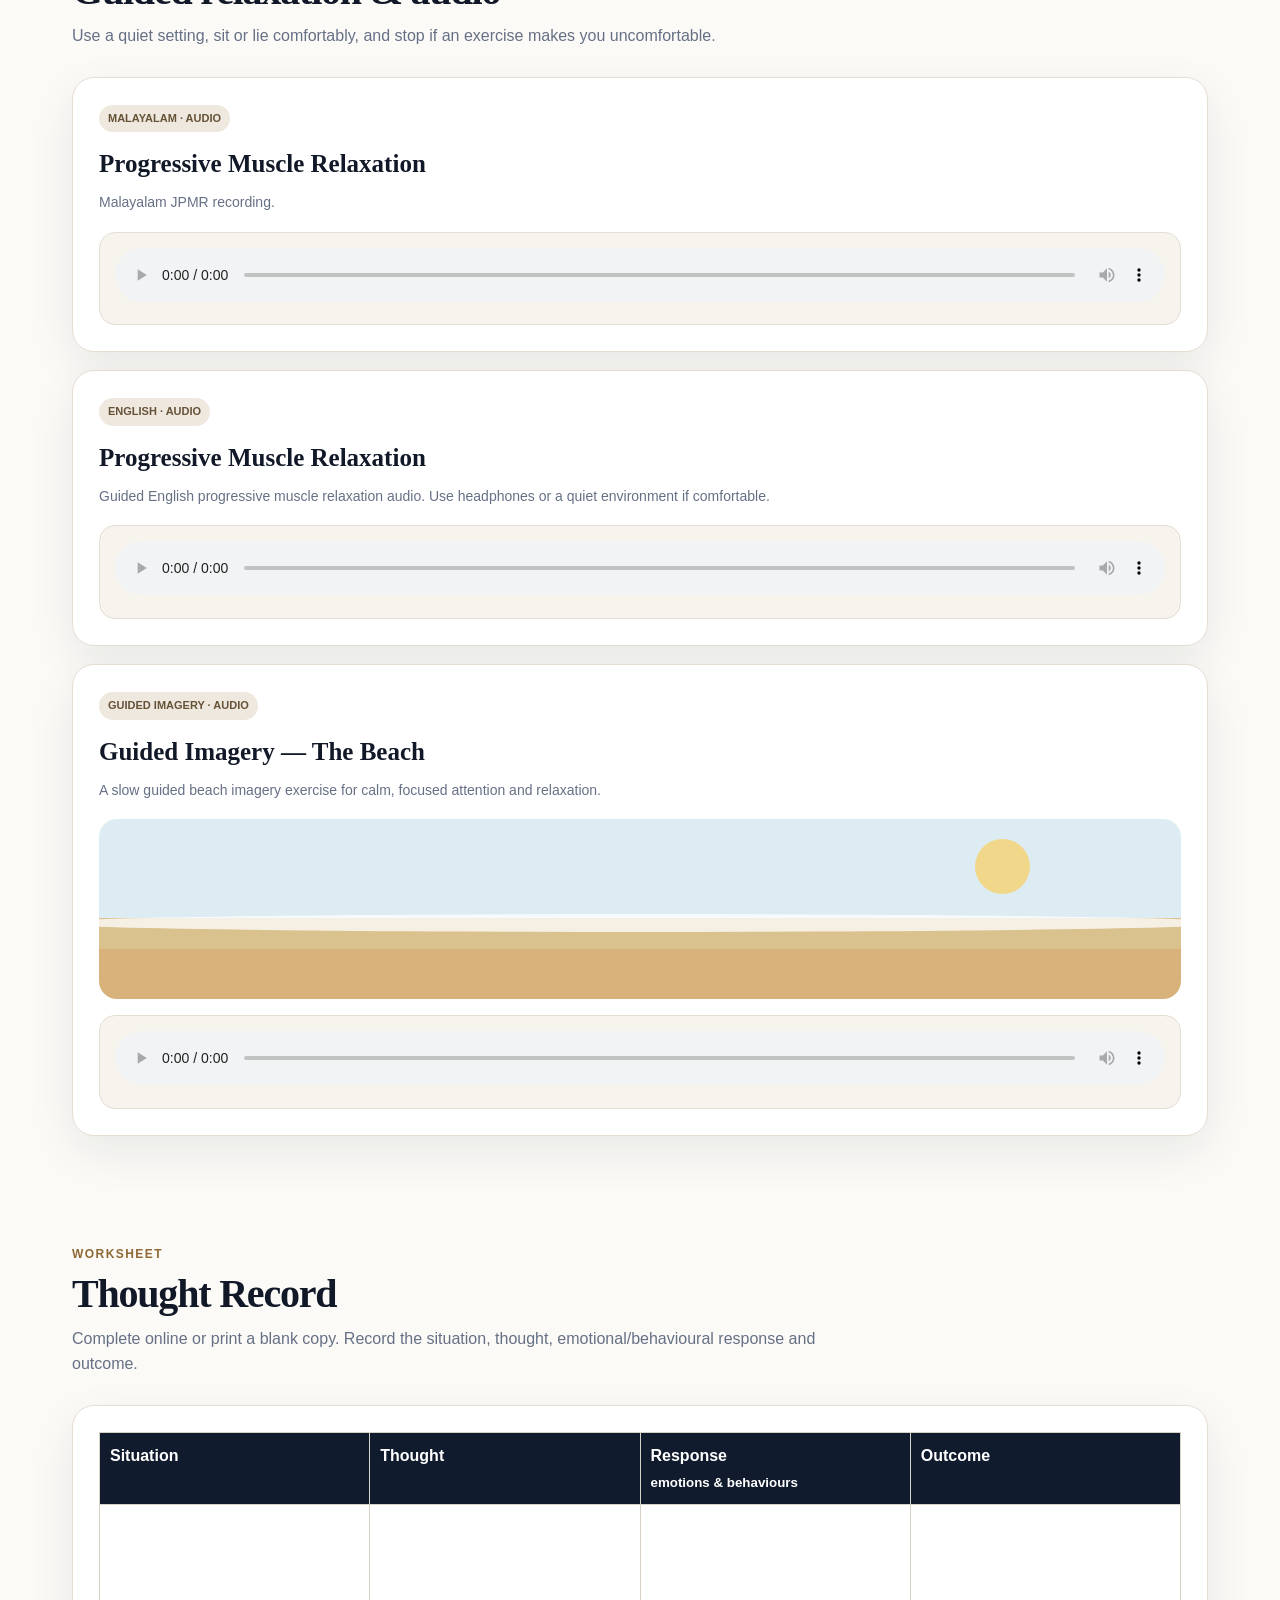
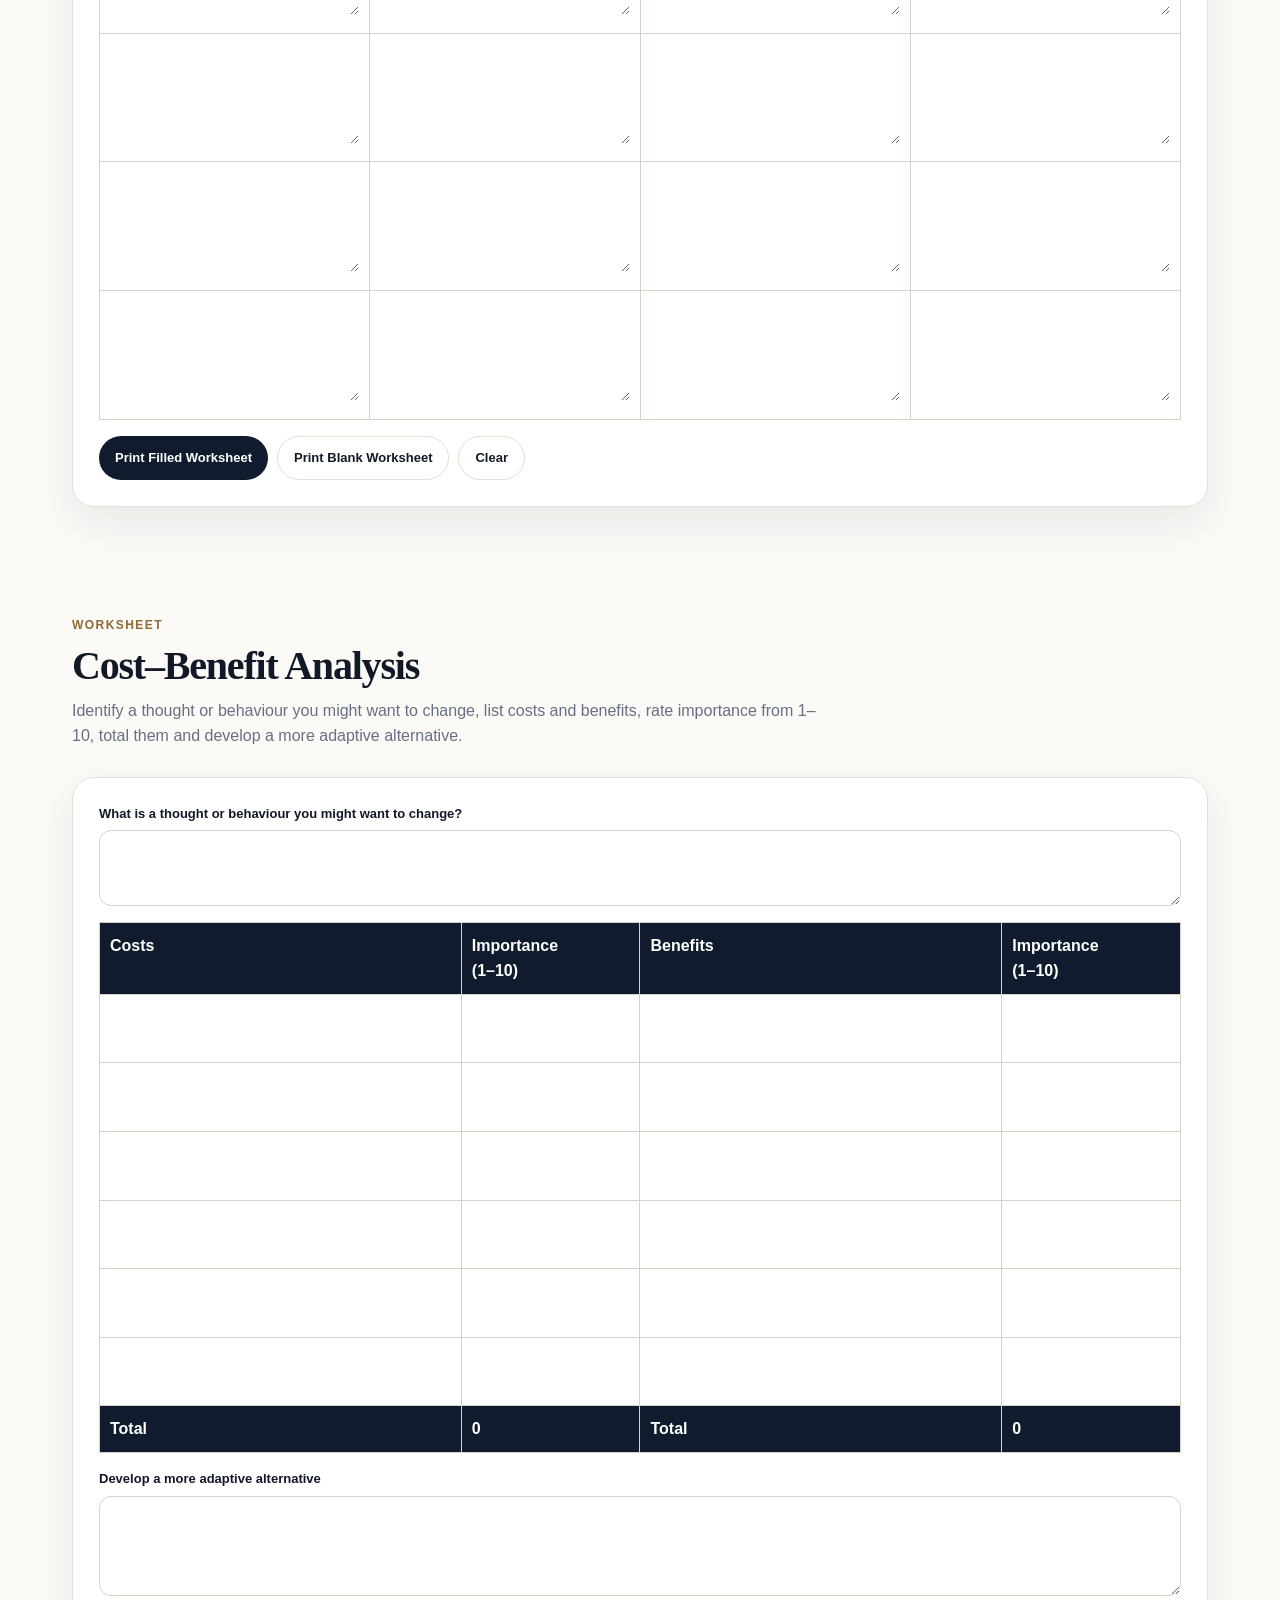
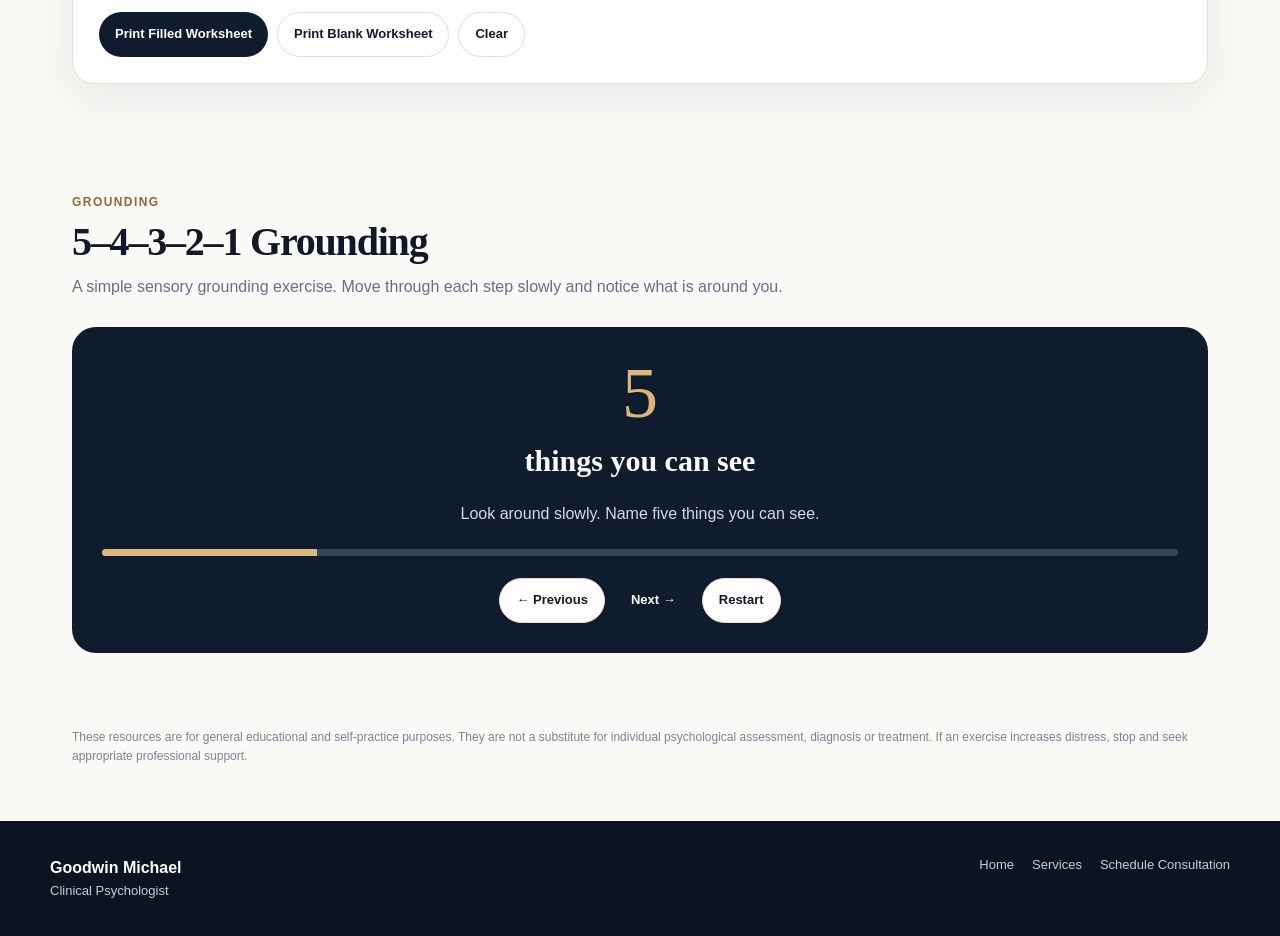
==== commit ffd8c8c2: "Update CBT tools with worksheets and relaxation audio" ====
--- a/cbt-tools.html
+++ b/cbt-tools.html
@@ -5,57 +5,2155 @@
 <meta name="viewport" content="width=device-width, initial-scale=1.0">
 <meta name="description" content="Goodwin Michael — CBT Tools & Resources. Practical worksheets, grounding, relaxation and guided exercises.">
 <title>CBT Tools & Resources | Goodwin Michael</title>
+
 <style>
-:root{--ink:#111827;--soft:#667085;--paper:#fbfaf7;--white:#fff;--cream:#f3eee6;--gold:#b18445;--gold2:#8f6833;--line:#e5ded4;--navy:#101b2d;--green:#16845b;--shadow:0 16px 45px rgba(17,24,39,.08)}
-*{box-sizing:border-box}html{scroll-behavior:smooth}body{margin:0;background:var(--paper);color:var(--ink);font-family:Arial,Helvetica,sans-serif;line-height:1.6}a{text-decoration:none;color:inherit}button,input,textarea{font:inherit}button{cursor:pointer}
-.topline{background:var(--navy);color:#fff;text-align:center;padding:9px 16px;font-size:13px}.topline strong{color:#d8b87f}
-header{position:sticky;top:0;z-index:100;background:rgba(251,250,247,.97);backdrop-filter:blur(14px);border-bottom:1px solid var(--line)}
-.nav{max-width:1180px;margin:auto;min-height:76px;padding:10px 22px;display:flex;align-items:center;justify-content:space-between;gap:20px}.brand{display:flex;align-items:center;gap:12px}.mark{width:40px;height:40px;border-radius:12px;background:var(--navy);color:#fff;display:grid;place-items:center;font-weight:700;font-size:20px}.brand-name{font-family:Georgia,"Times New Roman",serif;font-weight:700;font-size:22px;line-height:1.05}.brand-role{font-size:11px;color:var(--soft);font-weight:600;margin-top:4px}
-nav{display:flex;align-items:center;gap:20px;font-size:14px;font-weight:700;color:#475467}nav a:hover{color:var(--gold2)}.nav-cta{background:var(--navy);color:#fff!important;padding:11px 17px;border-radius:999px}.menu{display:none;width:46px;height:46px;border:1px solid var(--line);border-radius:12px;background:#fff;align-items:center;justify-content:center;flex-direction:column;gap:5px;padding:0;color:var(--navy)}.menu span{display:block;width:21px;height:2px;background:currentColor;border-radius:2px}
-.hero{max-width:1180px;margin:auto;padding:62px 22px 45px;text-align:center}.eyebrow{display:inline-flex;align-items:center;gap:8px;background:#eee8df;border:1px solid #e1d7c8;border-radius:999px;padding:8px 14px;color:#55452f;font-size:13px;font-weight:700}.dot{width:7px;height:7px;border-radius:50%;background:var(--gold)}h1,h2,h3{font-family:Georgia,"Times New Roman",serif}h1{font-size:clamp(40px,6vw,68px);line-height:1.05;letter-spacing:-.04em;margin:20px auto 18px}.hero p{max-width:760px;margin:auto;color:var(--soft);font-size:18px}
-.section{max-width:1180px;margin:auto;padding:34px 22px 75px}.section-head{max-width:760px;margin-bottom:28px}.kicker{color:var(--gold2);font-weight:800;text-transform:uppercase;letter-spacing:.12em;font-size:12px;margin-bottom:8px}h2{font-size:40px;line-height:1.1;letter-spacing:-.03em;margin:0 0 10px}.lead{color:var(--soft);margin:0}.resource-grid{display:grid;grid-template-columns:repeat(2,minmax(0,1fr));gap:18px}.resource{background:#fff;border:1px solid var(--line);border-radius:22px;padding:26px;box-shadow:var(--shadow)}.resource h3{font-size:25px;margin:0 0 7px}.resource p{color:var(--soft);margin:0 0 18px;font-size:14px}.resource-tag{display:inline-block;background:#eee8df;color:#665237;border-radius:999px;padding:5px 9px;font-size:11px;font-weight:800;margin-bottom:12px}.actions{display:flex;flex-wrap:wrap;gap:9px}.btn{border:0;border-radius:999px;padding:11px 16px;font-weight:800;font-size:13px}.primary{background:var(--navy);color:#fff}.secondary{background:#fff;border:1px solid var(--line);color:var(--ink)}.audio-box{background:#f7f4ee;border:1px solid var(--line);border-radius:16px;padding:15px}audio{width:100%}.note,.tts-status{font-size:12px;color:var(--soft);margin-top:8px}
-.form-card{background:#fff;border:1px solid var(--line);border-radius:22px;padding:26px;box-shadow:var(--shadow);margin-top:18px}.field{display:flex;flex-direction:column;gap:6px}.field label{font-weight:800;font-size:13px}textarea,input{width:100%;border:1px solid #d8d1c7;border-radius:12px;padding:11px 12px;background:#fff;color:var(--ink)}textarea{min-height:100px;resize:vertical}.table-wrap{overflow-x:auto}table{width:100%;border-collapse:collapse;min-width:700px}th,td{border:1px solid #d8d1c7;padding:10px;vertical-align:top}th{background:var(--navy);color:#fff;text-align:left}td input,td textarea{border:0;border-radius:0;min-width:100px}.small-input{max-width:90px}
-.grounding{background:var(--navy);color:#fff;border-radius:24px;padding:30px}.grounding .kicker{color:#d8b87f}.ground-step{display:none;text-align:center}.ground-step.active{display:block}.ground-number{font-family:Georgia,serif;font-size:72px;color:#d8b87f;line-height:1}.ground-step h3{font-size:30px;margin:8px 0}.ground-step p{color:#d6dbe4}.progress{height:7px;background:rgba(255,255,255,.18);border-radius:99px;overflow:hidden;margin:22px 0}.progress-bar{height:100%;background:#d8b87f;width:20%;transition:width .25s}.ground-controls{display:flex;justify-content:center;gap:10px;flex-wrap:wrap}
-.tts-box{background:#f7f4ee;border:1px solid var(--line);border-radius:16px;padding:15px}.beach-visual{height:180px;border-radius:18px;background:linear-gradient(to bottom,#dcecf2 0 55%,#d9c28e 55% 72%,#d8b27a 72% 100%);position:relative;overflow:hidden;margin-bottom:16px}.beach-sun{position:absolute;width:55px;height:55px;border-radius:50%;background:#f1d78a;right:14%;top:20px}.beach-wave{position:absolute;left:-5%;right:-5%;top:53%;height:18px;background:rgba(255,255,255,.75);border-radius:50%}.disclaimer{max-width:1180px;margin:auto;padding:0 22px 55px;color:#7a8492;font-size:12px}footer{background:#0c1422;color:#c7ced9;padding:34px 22px}.footer-inner{max-width:1180px;margin:auto;display:flex;justify-content:space-between;gap:25px}.footer-links{display:flex;gap:18px;flex-wrap:wrap;font-size:13px}footer strong{color:#fff}
-.print-title{display:none}
-@media(max-width:900px){nav{display:none;position:absolute;top:76px;left:0;right:0;background:var(--paper);padding:16px 22px;border-bottom:1px solid var(--line);flex-direction:column;align-items:stretch;box-shadow:0 12px 25px rgba(0,0,0,.06)}nav.open{display:flex}.menu{display:flex}.resource-grid{grid-template-columns:1fr}.hero{text-align:left}.hero p{margin:0}}
-@media(max-width:600px){.topline{font-size:11px}.nav{min-height:68px;padding:10px 16px}.brand-name{font-size:20px}.hero{padding:42px 18px 30px}.section{padding:28px 18px 55px}h2{font-size:34px}.resource,.form-card{padding:20px}.grounding{padding:24px 18px}.footer-inner{display:block}.footer-links{margin-top:16px}}
-@media print{body{background:#fff;color:#000}header,.topline,.hero,.resource-grid,.grounding,.tts-box,.audio-box,.disclaimer,footer,.no-print{display:none!important}.section{max-width:none;padding:0;margin:0}.section-head{margin-bottom:14px}.form-card{box-shadow:none;border:0;padding:0;margin:0}.print-title{display:block}.form-card h2{font-size:24px}.form-card input,.form-card textarea{border:1px solid #777!important}.form-card table{min-width:0}.form-card th{background:#eee!important;color:#000!important}}
+:root{
+  --ink:#111827;
+  --soft:#667085;
+  --paper:#fbfaf7;
+  --white:#fff;
+  --cream:#f3eee6;
+  --gold:#b18445;
+  --gold2:#8f6833;
+  --line:#e5ded4;
+  --navy:#101b2d;
+  --green:#16845b;
+  --shadow:0 16px 45px rgba(17,24,39,.08);
+}
+
+*{box-sizing:border-box}
+
+html{
+  scroll-behavior:smooth;
+}
+
+body{
+  margin:0;
+  background:var(--paper);
+  color:var(--ink);
+  font-family:Arial,Helvetica,sans-serif;
+  line-height:1.6;
+}
+
+a{
+  text-decoration:none;
+  color:inherit;
+}
+
+button,input,textarea{
+  font:inherit;
+}
+
+button{
+  cursor:pointer;
+}
+
+/* TOP BAR */
+.topline{
+  background:var(--navy);
+  color:#fff;
+  text-align:center;
+  padding:9px 16px;
+  font-size:13px;
+}
+
+.topline strong{
+  color:#d8b87f;
+}
+
+/* HEADER */
+header{
+  position:sticky;
+  top:0;
+  z-index:100;
+  background:rgba(251,250,247,.97);
+  backdrop-filter:blur(14px);
+  border-bottom:1px solid var(--line);
+}
+
+.nav{
+  max-width:1180px;
+  margin:auto;
+  min-height:76px;
+  padding:10px 22px;
+  display:flex;
+  align-items:center;
+  justify-content:space-between;
+  gap:20px;
+}
+
+.brand{
+  display:flex;
+  align-items:center;
+  gap:12px;
+}
+
+.mark{
+  width:40px;
+  height:40px;
+  border-radius:12px;
+  background:var(--navy);
+  color:#fff;
+  display:grid;
+  place-items:center;
+  font-weight:700;
+  font-size:20px;
+}
+
+.brand-name{
+  font-family:Georgia,"Times New Roman",serif;
+  font-weight:700;
+  font-size:22px;
+  line-height:1.05;
+}
+
+.brand-role{
+  font-size:11px;
+  color:var(--soft);
+  font-weight:600;
+  margin-top:4px;
+}
+
+nav{
+  display:flex;
+  align-items:center;
+  gap:20px;
+  font-size:14px;
+  font-weight:700;
+  color:#475467;
+}
+
+nav a:hover{
+  color:var(--gold2);
+}
+
+.nav-cta{
+  background:var(--navy);
+  color:#fff!important;
+  padding:11px 17px;
+  border-radius:999px;
+}
+
+.menu{
+  display:none;
+  width:46px;
+  height:46px;
+  border:1px solid var(--line);
+  border-radius:12px;
+  background:#fff;
+  align-items:center;
+  justify-content:center;
+  flex-direction:column;
+  gap:5px;
+  padding:0;
+  color:var(--navy);
+}
+
+.menu span{
+  display:block;
+  width:21px;
+  height:2px;
+  background:currentColor;
+  border-radius:2px;
+}
+
+/* HERO */
+.hero{
+  max-width:1180px;
+  margin:auto;
+  padding:62px 22px 45px;
+  text-align:center;
+}
+
+.eyebrow{
+  display:inline-flex;
+  align-items:center;
+  gap:8px;
+  background:#eee8df;
+  border:1px solid #e1d7c8;
+  border-radius:999px;
+  padding:8px 14px;
+  color:#55452f;
+  font-size:13px;
+  font-weight:700;
+}
+
+.dot{
+  width:7px;
+  height:7px;
+  border-radius:50%;
+  background:var(--gold);
+}
+
+h1,h2,h3{
+  font-family:Georgia,"Times New Roman",serif;
+}
+
+h1{
+  font-size:clamp(40px,6vw,68px);
+  line-height:1.05;
+  letter-spacing:-.04em;
+  margin:20px auto 18px;
+}
+
+.hero p{
+  max-width:760px;
+  margin:auto;
+  color:var(--soft);
+  font-size:18px;
+}
+
+/* SECTIONS */
+.section{
+  max-width:1180px;
+  margin:auto;
+  padding:34px 22px 75px;
+}
+
+.section-head{
+  max-width:760px;
+  margin-bottom:28px;
+}
+
+.kicker{
+  color:var(--gold2);
+  font-weight:800;
+  text-transform:uppercase;
+  letter-spacing:.12em;
+  font-size:12px;
+  margin-bottom:8px;
+}
+
+h2{
+  font-size:40px;
+  line-height:1.1;
+  letter-spacing:-.03em;
+  margin:0 0 10px;
+}
+
+.lead{
+  color:var(--soft);
+  margin:0;
+}
+
+/* RESOURCE CARDS */
+.resource-grid{
+  display:grid;
+  grid-template-columns:repeat(2,minmax(0,1fr));
+  gap:18px;
+}
+
+.resource{
+  background:#fff;
+  border:1px solid var(--line);
+  border-radius:22px;
+  padding:26px;
+  box-shadow:var(--shadow);
+}
+
+.resource h3{
+  font-size:25px;
+  margin:0 0 7px;
+}
+
+.resource p{
+  color:var(--soft);
+  margin:0 0 18px;
+  font-size:14px;
+}
+
+.resource-tag{
+  display:inline-block;
+  background:#eee8df;
+  color:#665237;
+  border-radius:999px;
+  padding:5px 9px;
+  font-size:11px;
+  font-weight:800;
+  margin-bottom:12px;
+}
+
+.actions{
+  display:flex;
+  flex-wrap:wrap;
+  gap:9px;
+}
+
+.btn{
+  border:0;
+  border-radius:999px;
+  padding:11px 16px;
+  font-weight:800;
+  font-size:13px;
+}
+
+.primary{
+  background:var(--navy);
+  color:#fff;
+}
+
+.secondary{
+  background:#fff;
+  border:1px solid var(--line);
+  color:var(--ink);
+}
+
+/* AUDIO */
+.audio-box,
+.tts-box{
+  background:#f7f4ee;
+  border:1px solid var(--line);
+  border-radius:16px;
+  padding:15px;
+}
+
+audio{
+  width:100%;
+}
+
+.note,
+.tts-status{
+  font-size:12px;
+  color:var(--soft);
+  margin-top:8px;
+}
+
+/* FORMS */
+.form-card{
+  background:#fff;
+  border:1px solid var(--line);
+  border-radius:22px;
+  padding:26px;
+  box-shadow:var(--shadow);
+  margin-top:18px;
+}
+
+.field{
+  display:flex;
+  flex-direction:column;
+  gap:6px;
+}
+
+.field label{
+  font-weight:800;
+  font-size:13px;
+}
+
+textarea,
+input{
+  width:100%;
+  border:1px solid #d8d1c7;
+  border-radius:12px;
+  padding:11px 12px;
+  background:#fff;
+  color:var(--ink);
+}
+
+textarea{
+  min-height:100px;
+  resize:vertical;
+}
+
+.table-wrap{
+  overflow-x:auto;
+}
+
+table{
+  width:100%;
+  border-collapse:collapse;
+  min-width:700px;
+}
+
+th,
+td{
+  border:1px solid #d8d1c7;
+  padding:10px;
+  vertical-align:top;
+}
+
+th{
+  background:var(--navy);
+  color:#fff;
+  text-align:left;
+}
+
+td input,
+td textarea{
+  border:0;
+  border-radius:0;
+  min-width:100px;
+}
+
+.small-input{
+  max-width:90px;
+}
+
+/* GROUNDING */
+.grounding{
+  background:var(--navy);
+  color:#fff;
+  border-radius:24px;
+  padding:30px;
+}
+
+.grounding .kicker{
+  color:#d8b87f;
+}
+
+.ground-step{
+  display:none;
+  text-align:center;
+}
+
+.ground-step.active{
+  display:block;
+}
+
+.ground-number{
+  font-family:Georgia,serif;
+  font-size:72px;
+  color:#d8b87f;
+  line-height:1;
+}
+
+.ground-step h3{
+  font-size:30px;
+  margin:8px 0;
+}
+
+.ground-step p{
+  color:#d6dbe4;
+}
+
+.progress{
+  height:7px;
+  background:rgba(255,255,255,.18);
+  border-radius:99px;
+  overflow:hidden;
+  margin:22px 0;
+}
+
+.progress-bar{
+  height:100%;
+  background:#d8b87f;
+  width:20%;
+  transition:width .25s;
+}
+
+.ground-controls{
+  display:flex;
+  justify-content:center;
+  gap:10px;
+  flex-wrap:wrap;
+}
+
+/* PRACTICE PANELS */
+.practice-panel{
+  margin-top:18px;
+  padding:18px;
+  background:#f7f4ee;
+  border:1px solid var(--line);
+  border-radius:16px;
+}
+
+.practice-panel[hidden]{
+  display:none;
+}
+
+.practice-grid{
+  display:grid;
+  grid-template-columns:repeat(2,minmax(0,1fr));
+  gap:12px;
+  margin-top:12px;
+}
+
+.practice-box{
+  background:#fff;
+  border:1px solid var(--line);
+  border-radius:14px;
+  padding:14px;
+}
+
+.practice-box h4{
+  margin:0 0 7px;
+  font-family:Georgia,"Times New Roman",serif;
+  font-size:18px;
+}
+
+.practice-box p{
+  margin:0 0 10px;
+  color:var(--soft);
+  font-size:13px;
+}
+
+.practice-panel textarea{
+  min-height:82px;
+}
+
+.practice-actions{
+  margin-top:14px;
+}
+
+/* BEACH */
+.beach-visual{
+  height:180px;
+  border-radius:18px;
+  background:linear-gradient(
+    to bottom,
+    #dcecf2 0 55%,
+    #d9c28e 55% 72%,
+    #d8b27a 72% 100%
+  );
+  position:relative;
+  overflow:hidden;
+  margin-bottom:16px;
+}
+
+.beach-sun{
+  position:absolute;
+  width:55px;
+  height:55px;
+  border-radius:50%;
+  background:#f1d78a;
+  right:14%;
+  top:20px;
+}
+
+.beach-wave{
+  position:absolute;
+  left:-5%;
+  right:-5%;
+  top:53%;
+  height:18px;
+  background:rgba(255,255,255,.75);
+  border-radius:50%;
+}
+
+/* DISCLAIMER / FOOTER */
+.disclaimer{
+  max-width:1180px;
+  margin:auto;
+  padding:0 22px 55px;
+  color:#7a8492;
+  font-size:12px;
+}
+
+footer{
+  background:#0c1422;
+  color:#c7ced9;
+  padding:34px 22px;
+}
+
+.footer-inner{
+  max-width:1180px;
+  margin:auto;
+  display:flex;
+  justify-content:space-between;
+  gap:25px;
+}
+
+.footer-links{
+  display:flex;
+  gap:18px;
+  flex-wrap:wrap;
+  font-size:13px;
+}
+
+footer strong{
+  color:#fff;
+}
+
+.print-title{
+  display:none;
+}
+
+/* TABLET */
+@media(max-width:900px){
+
+  nav{
+    display:none;
+    position:absolute;
+    top:76px;
+    left:0;
+    right:0;
+    background:var(--paper);
+    padding:16px 22px;
+    border-bottom:1px solid var(--line);
+    flex-direction:column;
+    align-items:stretch;
+    box-shadow:0 12px 25px rgba(0,0,0,.06);
+  }
+
+  nav.open{
+    display:flex;
+  }
+
+  .menu{
+    display:flex;
+  }
+
+  .resource-grid{
+    grid-template-columns:1fr;
+  }
+
+  .hero{
+    text-align:left;
+  }
+
+  .hero p{
+    margin:0;
+  }
+}
+
+/* MOBILE */
+@media(max-width:600px){
+
+  .topline{
+    font-size:11px;
+  }
+
+  .nav{
+    min-height:68px;
+    padding:10px 16px;
+  }
+
+  .brand-name{
+    font-size:20px;
+  }
+
+  .hero{
+    padding:42px 18px 30px;
+  }
+
+  .section{
+    padding:28px 18px 55px;
+  }
+
+  h2{
+    font-size:34px;
+  }
+
+  .resource,
+  .form-card{
+    padding:20px;
+  }
+
+  .grounding{
+    padding:24px 18px;
+  }
+
+  .practice-grid{
+    grid-template-columns:1fr;
+  }
+
+  .footer-inner{
+    display:block;
+  }
+
+  .footer-links{
+    margin-top:16px;
+  }
+}
+
+/* PRINT */
+@media print{
+
+  body{
+    background:#fff;
+    color:#000;
+  }
+
+  header,
+  .topline,
+  .hero,
+  .resource-grid,
+  .grounding,
+  .tts-box,
+  .audio-box,
+  .disclaimer,
+  footer,
+  .no-print{
+    display:none!important;
+  }
+
+  .section{
+    max-width:none;
+    padding:0;
+    margin:0;
+  }
+
+  .section-head{
+    margin-bottom:14px;
+  }
+
+  .form-card{
+    box-shadow:none;
+    border:0;
+    padding:0;
+    margin:0;
+  }
+
+  .print-title{
+    display:block;
+  }
+
+  .form-card h2{
+    font-size:24px;
+  }
+
+  .form-card input,
+  .form-card textarea{
+    border:1px solid #777!important;
+  }
+
+  .form-card table{
+    min-width:0;
+  }
+
+  .form-card th{
+    background:#eee!important;
+    color:#000!important;
+  }
+
+  .practice-panel{
+    display:none!important;
+  }
+}
 </style>
 </head>
+
 <body>
-<div class="topline"><strong>CBT Tools &amp; Resources</strong> · Goodwin Michael · Clinical Psychologist</div>
-<header><div class="nav"><a class="brand" href="index.html" aria-label="Goodwin Michael home"><div class="mark">G</div><div><div class="brand-name">Goodwin Michael</div><div class="brand-role">Clinical Psychologist</div></div></a><button class="menu" id="menuButton" type="button" aria-label="Open menu" aria-expanded="false" aria-controls="siteNav"><span></span><span></span><span></span></button><nav id="siteNav"><a href="index.html">Home</a><a href="index.html#services">Services</a><a href="cbt-tools.html">CBT Tools</a><a href="schedule-consultation.html">Schedule Consultation</a></nav></div></header>
+
+<div class="topline">
+  <strong>CBT Tools &amp; Resources</strong>
+  · Goodwin Michael · Clinical Psychologist
+</div>
+
+<header>
+  <div class="nav">
+
+    <a class="brand" href="index.html" aria-label="Goodwin Michael home">
+      <div class="mark">G</div>
+      <div>
+        <div class="brand-name">Goodwin Michael</div>
+        <div class="brand-role">Clinical Psychologist</div>
+      </div>
+    </a>
+
+    <button
+      class="menu"
+      id="menuButton"
+      type="button"
+      aria-label="Open menu"
+      aria-expanded="false"
+      aria-controls="siteNav"
+    >
+      <span></span>
+      <span></span>
+      <span></span>
+    </button>
+
+    <nav id="siteNav">
+      <a href="index.html">Home</a>
+      <a href="index.html#services">Services</a>
+      <a href="cbt-tools.html">CBT Tools</a>
+      <a href="schedule-consultation.html">Schedule Consultation</a>
+    </nav>
+
+  </div>
+</header>
+
 <main>
-<section class="hero"><div class="eyebrow"><span class="dot"></span> Practical self-help resources</div><h1>CBT tools for reflection, coping and practice.</h1><p>Use these resources to understand patterns, practise coping skills and reflect between sessions. They are educational tools and do not replace individual assessment or therapy.</p></section>
-<section class="section"><div class="section-head"><div class="kicker">Reflection</div><h2>CBT &amp; thought tools</h2><p class="lead">Structured exercises for identifying thoughts, responses, consequences and alternative perspectives.</p></div><div class="resource-grid">
-<div class="resource"><span class="resource-tag">INTERACTIVE</span><h3>Thought Record</h3><p>Record the situation, thought, emotional/behavioural response and outcome. Complete it online and print it.</p><a class="btn primary" href="#thought-record">Open worksheet</a></div>
-<div class="resource"><span class="resource-tag">INTERACTIVE</span><h3>Cost–Benefit Analysis</h3><p>Explore costs and benefits, rate importance from 1–10, total them and develop a more adaptive alternative.</p><a class="btn primary" href="#cost-benefit">Open worksheet</a></div>
-<div class="resource"><span class="resource-tag">PRACTICE</span><h3>CBT Cycle</h3><p>Notice how situations, thoughts, emotions, physical responses and behaviours can interact.</p><button class="btn secondary" type="button" onclick="alert('A situation can influence thoughts, emotions, physical sensations and behaviours. Those responses can then influence what happens next. Use the Thought Record below to explore one real situation.')">View explanation</button></div>
-<div class="resource"><span class="resource-tag">PRACTICE</span><h3>Evidence Check</h3><p>Slow down an automatic conclusion by considering evidence that supports it, evidence that does not, and a balanced alternative.</p><button class="btn secondary" type="button" onclick="document.getElementById('thought-record').scrollIntoView({behavior:'smooth'})">Use Thought Record</button></div>
-<div class="resource"><span class="resource-tag">BEHAVIOUR</span><h3>Activity &amp; Mood</h3><p>Notice links between daily activities, context and mood, especially when working on behavioural activation.</p><button class="btn secondary" type="button" onclick="alert('Try recording the activity, situation, mood before and mood after. Look for patterns rather than judging individual days.')">View guidance</button></div>
-</div></section>
-<section class="section"><div class="section-head"><div class="kicker">Relaxation</div><h2>Guided relaxation &amp; audio</h2><p class="lead">Use a quiet setting, sit or lie comfortably, and stop if an exercise makes you uncomfortable.</p></div><div class="resource-grid">
-<div class="resource"><span class="resource-tag">MALAYALAM · AUDIO</span><h3>Progressive Muscle Relaxation</h3><p>Your Malayalam JPMR recording.</p><div class="audio-box"><audio controls preload="metadata"><source src="JPMR-Malayalam.mp3" type="audio/mpeg">Your browser does not support audio playback.</audio></div></div>
-<div class="resource"><span class="resource-tag">ENGLISH · GUIDED</span><h3>Progressive Muscle Relaxation</h3><p>An English guided script spoken by the device's available speech-synthesis voice.</p><div class="tts-box"><div class="actions"><button class="btn primary" type="button" id="pmrPlay">▶ Play English PMR</button><button class="btn secondary" type="button" id="pmrStop">■ Stop</button></div><div class="tts-status" id="pmrStatus">Tap Play to begin.</div></div></div>
-<div class="resource"><span class="resource-tag">GUIDED IMAGERY</span><h3>Beach Guided Imagery</h3><div class="beach-visual" aria-hidden="true"><div class="beach-sun"></div><div class="beach-wave"></div></div><p>A gentle beach-based imagery exercise using device speech synthesis.</p><div class="tts-box"><div class="actions"><button class="btn primary" type="button" id="beachPlay">▶ Start Beach Imagery</button><button class="btn secondary" type="button" id="beachStop">■ Stop</button></div><div class="tts-status" id="beachStatus">Tap Start to begin.</div></div></div>
-</div></section>
-<section class="section" id="thought-record"><div class="section-head"><div class="kicker">Worksheet</div><h2>Thought Record</h2><p class="lead">Complete online or print a blank copy. The worksheet uses the four-part structure: Situation, Thought, Response (emotions &amp; behaviours), and Outcome.</p></div><div class="form-card"><div class="print-title"><h2>Thought Record</h2><p>Goodwin Michael · Clinical Psychologist</p></div><div class="table-wrap"><table><thead><tr><th>Situation</th><th>Thought</th><th>Response<br><small>emotions &amp; behaviours</small></th><th>Outcome</th></tr></thead><tbody><tr><td><textarea id="tr1"></textarea></td><td><textarea id="tr2"></textarea></td><td><textarea id="tr3"></textarea></td><td><textarea id="tr4"></textarea></td></tr><tr><td><textarea id="tr5"></textarea></td><td><textarea id="tr6"></textarea></td><td><textarea id="tr7"></textarea></td><td><textarea id="tr8"></textarea></td></tr><tr><td><textarea id="tr9"></textarea></td><td><textarea id="tr10"></textarea></td><td><textarea id="tr11"></textarea></td><td><textarea id="tr12"></textarea></td></tr><tr><td><textarea id="tr13"></textarea></td><td><textarea id="tr14"></textarea></td><td><textarea id="tr15"></textarea></td><td><textarea id="tr16"></textarea></td></tr></tbody></table></div><div class="actions no-print" style="margin-top:16px"><button class="btn primary" type="button" onclick="printCurrent()">Print Filled Worksheet</button><button class="btn secondary" type="button" onclick="printBlank('thought')">Print Blank Worksheet</button><button class="btn secondary" type="button" onclick="clearThought()">Clear</button></div></div></section>
-<section class="section" id="cost-benefit"><div class="section-head"><div class="kicker">Worksheet</div><h2>Cost–Benefit Analysis</h2><p class="lead">Identify a thought or behaviour you might want to change, list costs and benefits, rate importance from 1–10, total them, and develop a more adaptive alternative.</p></div><div class="form-card"><div class="print-title"><h2>Thoughts &amp; Behaviors — Cost / Benefit Analysis</h2><p>Goodwin Michael · Clinical Psychologist</p></div><div class="field"><label for="cbTarget">What is a thought or behaviour you might want to change?</label><textarea id="cbTarget" style="min-height:70px"></textarea></div><div class="table-wrap" style="margin-top:16px"><table><thead><tr><th>Costs</th><th>Importance<br>(1–10)</th><th>Benefits</th><th>Importance<br>(1–10)</th></tr></thead><tbody id="cbRows"></tbody><tfoot><tr><th>Total</th><th id="costTotal">0</th><th>Total</th><th id="benefitTotal">0</th></tr></tfoot></table></div><div class="field" style="margin-top:16px"><label for="cbAlternative">Develop a more adaptive alternative</label><textarea id="cbAlternative"></textarea></div><div class="actions no-print" style="margin-top:16px"><button class="btn primary" type="button" onclick="printCurrent()">Print Filled Worksheet</button><button class="btn secondary" type="button" onclick="printBlank('cost')">Print Blank Worksheet</button><button class="btn secondary" type="button" onclick="clearCostBenefit()">Clear</button></div></div></section>
-<section class="section"><div class="section-head"><div class="kicker">Grounding</div><h2>5–4–3–2–1 Grounding</h2><p class="lead">A simple sensory grounding exercise. Move through each step slowly and notice what is around you.</p></div><div class="grounding"><div class="ground-step active"><div class="ground-number">5</div><h3>things you can see</h3><p>Look around slowly. Name five things you can see.</p></div><div class="ground-step"><div class="ground-number">4</div><h3>things you can feel</h3><p>Notice four things you can physically feel or touch.</p></div><div class="ground-step"><div class="ground-number">3</div><h3>things you can hear</h3><p>Pause and identify three sounds you can hear.</p></div><div class="ground-step"><div class="ground-number">2</div><h3>things you can smell</h3><p>Notice two smells around you, if available.</p></div><div class="ground-step"><div class="ground-number">1</div><h3>thing you can taste</h3><p>Notice one taste in your mouth, or imagine a familiar neutral taste.</p></div><div class="progress"><div class="progress-bar" id="groundProgress"></div></div><div class="ground-controls"><button class="btn secondary" type="button" id="groundPrev">← Previous</button><button class="btn primary" type="button" id="groundNext">Next →</button><button class="btn secondary" type="button" id="groundRestart">Restart</button></div></div></section>
-<div class="disclaimer">These resources are for general educational and self-practice purposes. They are not a substitute for individual psychological assessment, diagnosis or treatment. If an exercise increases distress, stop and seek appropriate professional support.</div>
+
+<section class="hero">
+
+  <div class="eyebrow">
+    <span class="dot"></span>
+    Practical self-help resources
+  </div>
+
+  <h1>
+    CBT tools for reflection, coping and practice.
+  </h1>
+
+  <p>
+    Use these resources to understand patterns, practise coping skills
+    and reflect between sessions. They are educational tools and do not
+    replace individual assessment or therapy.
+  </p>
+
+</section>
+
+
+<!-- CBT TOOLS -->
+<section class="section">
+
+  <div class="section-head">
+    <div class="kicker">Reflection</div>
+    <h2>CBT &amp; thought tools</h2>
+    <p class="lead">
+      Structured exercises for identifying thoughts, responses,
+      consequences and alternative perspectives.
+    </p>
+  </div>
+
+  <div class="resource-grid">
+
+    <div class="resource">
+      <span class="resource-tag">INTERACTIVE</span>
+      <h3>Thought Record</h3>
+      <p>
+        Record the situation, thought, emotional/behavioural response
+        and outcome. Complete it online and print it.
+      </p>
+      <a class="btn primary" href="#thought-record">
+        Open worksheet
+      </a>
+    </div>
+
+    <div class="resource">
+      <span class="resource-tag">INTERACTIVE</span>
+      <h3>Cost–Benefit Analysis</h3>
+      <p>
+        Explore costs and benefits, rate importance from 1–10,
+        total them and develop a more adaptive alternative.
+      </p>
+      <a class="btn primary" href="#cost-benefit">
+        Open worksheet
+      </a>
+    </div>
+
+    <div class="resource">
+
+      <span class="resource-tag">PRACTICE</span>
+
+      <h3>CBT Cycle</h3>
+
+      <p>
+        Notice how situations, thoughts, emotions, physical responses
+        and behaviours can interact.
+      </p>
+
+      <button
+        class="btn secondary"
+        type="button"
+        onclick="togglePractice('cbtPractice',this)"
+      >
+        View explanation
+      </button>
+
+      <div
+        class="practice-panel"
+        id="cbtPractice"
+        hidden
+      >
+
+        <div class="practice-grid">
+
+          <div class="practice-box">
+            <h4>Situation</h4>
+            <p>
+              What happened? Where were you and who was involved?
+            </p>
+          </div>
+
+          <div class="practice-box">
+            <h4>Thoughts</h4>
+            <p>
+              What went through your mind automatically?
+            </p>
+          </div>
+
+          <div class="practice-box">
+            <h4>Emotions &amp; body</h4>
+            <p>
+              What emotions and physical sensations did you notice?
+            </p>
+          </div>
+
+          <div class="practice-box">
+            <h4>Behaviour</h4>
+            <p>
+              What did you do next? Did you avoid, check, withdraw
+              or seek reassurance?
+            </p>
+          </div>
+
+        </div>
+
+        <div class="practice-box" style="margin-top:12px">
+          <h4>Notice the cycle</h4>
+          <p>
+            Ask yourself: did the behaviour reduce discomfort
+            temporarily while keeping the problem going?
+          </p>
+        </div>
+
+      </div>
+
+    </div>
+
+
+    <div class="resource">
+
+      <span class="resource-tag">PRACTICE</span>
+
+      <h3>Evidence Check</h3>
+
+      <p>
+        Slow down an automatic conclusion by considering evidence
+        that supports it, evidence that does not, and a balanced alternative.
+      </p>
+
+      <button
+        class="btn secondary"
+        type="button"
+        onclick="togglePractice('evidencePractice',this)"
+      >
+        Use Evidence Check
+      </button>
+
+      <div
+        class="practice-panel"
+        id="evidencePractice"
+        hidden
+      >
+
+        <div class="field">
+          <label for="evidenceThought">
+            Automatic thought
+          </label>
+
+          <textarea
+            id="evidenceThought"
+            placeholder="What thought or conclusion came to mind?"
+          ></textarea>
+        </div>
+
+        <div class="practice-grid">
+
+          <div class="practice-box">
+            <h4>Evidence FOR</h4>
+
+            <textarea
+              id="evidenceFor"
+              placeholder="What facts support the thought?"
+            ></textarea>
+          </div>
+
+          <div class="practice-box">
+            <h4>Evidence AGAINST</h4>
+
+            <textarea
+              id="evidenceAgainst"
+              placeholder="What facts do not support it?"
+            ></textarea>
+          </div>
+
+        </div>
+
+        <div class="field" style="margin-top:12px">
+
+          <label for="balancedThought">
+            Balanced alternative
+          </label>
+
+          <textarea
+            id="balancedThought"
+            placeholder="What would be a more balanced and realistic view?"
+          ></textarea>
+
+        </div>
+
+        <div class="practice-actions">
+          <button
+            class="btn secondary"
+            type="button"
+            onclick="clearEvidenceCheck()"
+          >
+            Clear
+          </button>
+        </div>
+
+      </div>
+
+    </div>
+
+
+    <div class="resource">
+
+      <span class="resource-tag">BEHAVIOUR</span>
+
+      <h3>Activity &amp; Mood</h3>
+
+      <p>
+        Notice links between daily activities, context and mood,
+        especially when working on behavioural activation.
+      </p>
+
+      <button
+        class="btn secondary"
+        type="button"
+        onclick="togglePractice('activityPractice',this)"
+      >
+        View guidance
+      </button>
+
+      <div
+        class="practice-panel"
+        id="activityPractice"
+        hidden
+      >
+
+        <p style="margin-top:0;color:var(--soft);font-size:13px">
+          Record a few activities and notice how your mood changed.
+          Look for small, manageable activities that provide
+          pleasure, achievement or connection.
+        </p>
+
+        <div class="practice-grid">
+
+          <div class="practice-box">
+            <h4>Activity 1</h4>
+
+            <input
+              id="act1"
+              placeholder="What did you do?"
+            >
+
+            <div style="margin-top:8px">
+              <label style="font-size:12px;font-weight:700">
+                Mood before (0–10)
+              </label>
+
+              <input
+                id="moodBefore1"
+                type="number"
+                min="0"
+                max="10"
+              >
+            </div>
+
+            <div style="margin-top:8px">
+              <label style="font-size:12px;font-weight:700">
+                Mood after (0–10)
+              </label>
+
+              <input
+                id="moodAfter1"
+                type="number"
+                min="0"
+                max="10"
+              >
+            </div>
+
+            <textarea
+              id="note1"
+              style="margin-top:8px"
+              placeholder="What did you notice?"
+            ></textarea>
+
+          </div>
+
+
+          <div class="practice-box">
+
+            <h4>Activity 2</h4>
+
+            <input
+              id="act2"
+              placeholder="What did you do?"
+            >
+
+            <div style="margin-top:8px">
+              <label style="font-size:12px;font-weight:700">
+                Mood before (0–10)
+              </label>
+
+              <input
+                id="moodBefore2"
+                type="number"
+                min="0"
+                max="10"
+              >
+            </div>
+
+            <div style="margin-top:8px">
+              <label style="font-size:12px;font-weight:700">
+                Mood after (0–10)
+              </label>
+
+              <input
+                id="moodAfter2"
+                type="number"
+                min="0"
+                max="10"
+              >
+            </div>
+
+            <textarea
+              id="note2"
+              style="margin-top:8px"
+              placeholder="What did you notice?"
+            ></textarea>
+
+          </div>
+
+
+          <div class="practice-box">
+
+            <h4>Activity 3</h4>
+
+            <input
+              id="act3"
+              placeholder="What did you do?"
+            >
+
+            <div style="margin-top:8px">
+              <label style="font-size:12px;font-weight:700">
+                Mood before (0–10)
+              </label>
+
+              <input
+                id="moodBefore3"
+                type="number"
+                min="0"
+                max="10"
+              >
+            </div>
+
+            <div style="margin-top:8px">
+              <label style="font-size:12px;font-weight:700">
+                Mood after (0–10)
+              </label>
+
+              <input
+                id="moodAfter3"
+                type="number"
+                min="0"
+                max="10"
+              >
+            </div>
+
+            <textarea
+              id="note3"
+              style="margin-top:8px"
+              placeholder="What did you notice?"
+            ></textarea>
+
+          </div>
+
+        </div>
+
+        <div class="field" style="margin-top:12px">
+
+          <label for="activityPattern">
+            What pattern did you notice?
+          </label>
+
+          <textarea
+            id="activityPattern"
+            placeholder="For example: movement, social contact or completing a small task changed my mood."
+          ></textarea>
+
+        </div>
+
+        <div class="practice-actions">
+
+          <button
+            class="btn secondary"
+            type="button"
+            onclick="clearActivityLog()"
+          >
+            Clear
+          </button>
+
+        </div>
+
+      </div>
+
+    </div>
+
+  </div>
+
+</section>
+
+
+<!-- RELAXATION -->
+<section class="section">
+
+  <div class="section-head">
+
+    <div class="kicker">Relaxation</div>
+
+    <h2>Guided relaxation &amp; audio</h2>
+
+    <p class="lead">
+      Use a quiet setting, sit or lie comfortably, and stop if an
+      exercise makes you uncomfortable.
+    </p>
+
+  </div>
+
+
+  <!-- MALAYALAM JPMR -->
+  <div class="resource">
+
+    <span class="resource-tag">
+      MALAYALAM · AUDIO
+    </span>
+
+    <h3>
+      Progressive Muscle Relaxation
+    </h3>
+
+    <p>
+      Malayalam JPMR recording.
+    </p>
+
+    <div class="audio-box">
+
+      <audio controls preload="metadata">
+        <source
+          src="JPMR-Malayalam.mp3"
+          type="audio/mpeg"
+        >
+        Your browser does not support audio playback.
+      </audio>
+
+    </div>
+
+  </div>
+
+
+  <!-- ENGLISH JPMR -->
+  <div class="resource" style="margin-top:18px">
+
+    <span class="resource-tag">
+      ENGLISH · AUDIO
+    </span>
+
+    <h3>
+      Progressive Muscle Relaxation
+    </h3>
+
+    <p>
+      Guided English progressive muscle relaxation audio.
+      Use headphones or a quiet environment if comfortable.
+    </p>
+
+    <div class="audio-box">
+
+      <audio controls preload="metadata">
+        <source
+          src="JPMR-English.mp3"
+          type="audio/mpeg"
+        >
+        Your browser does not support audio playback.
+      </audio>
+
+    </div>
+
+  </div>
+
+
+  <!-- BEACH GUIDED IMAGERY -->
+  <div class="resource" style="margin-top:18px">
+
+    <span class="resource-tag">
+      GUIDED IMAGERY · AUDIO
+    </span>
+
+    <h3>
+      Guided Imagery — The Beach
+    </h3>
+
+    <p>
+      A slow guided beach imagery exercise for calm,
+      focused attention and relaxation.
+    </p>
+
+    <div class="beach-visual">
+      <div class="beach-sun"></div>
+      <div class="beach-wave"></div>
+    </div>
+
+    <div class="audio-box">
+
+      <audio controls preload="metadata">
+        <source
+          src="Beach-Guided-Imagery.mp3"
+          type="audio/mpeg"
+        >
+        Your browser does not support audio playback.
+      </audio>
+
+    </div>
+
+  </div>
+
+</section>
+
+
+<!-- THOUGHT RECORD -->
+<section
+  class="section"
+  id="thought-record"
+>
+
+  <div class="section-head">
+
+    <div class="kicker">
+      Worksheet
+    </div>
+
+    <h2>
+      Thought Record
+    </h2>
+
+    <p class="lead">
+      Complete online or print a blank copy. Record the situation,
+      thought, emotional/behavioural response and outcome.
+    </p>
+
+  </div>
+
+
+  <div class="form-card">
+
+    <div class="print-title">
+
+      <h2>
+        Thought Record
+      </h2>
+
+      <p>
+        Goodwin Michael · Clinical Psychologist
+      </p>
+
+    </div>
+
+
+    <div class="table-wrap">
+
+      <table>
+
+        <thead>
+
+          <tr>
+            <th>Situation</th>
+            <th>Thought</th>
+            <th>
+              Response
+              <br>
+              <small>
+                emotions &amp; behaviours
+              </small>
+            </th>
+            <th>Outcome</th>
+          </tr>
+
+        </thead>
+
+        <tbody>
+
+          <tr>
+            <td><textarea id="tr1"></textarea></td>
+            <td><textarea id="tr2"></textarea></td>
+            <td><textarea id="tr3"></textarea></td>
+            <td><textarea id="tr4"></textarea></td>
+          </tr>
+
+          <tr>
+            <td><textarea id="tr5"></textarea></td>
+            <td><textarea id="tr6"></textarea></td>
+            <td><textarea id="tr7"></textarea></td>
+            <td><textarea id="tr8"></textarea></td>
+          </tr>
+
+          <tr>
+            <td><textarea id="tr9"></textarea></td>
+            <td><textarea id="tr10"></textarea></td>
+            <td><textarea id="tr11"></textarea></td>
+            <td><textarea id="tr12"></textarea></td>
+          </tr>
+
+          <tr>
+            <td><textarea id="tr13"></textarea></td>
+            <td><textarea id="tr14"></textarea></td>
+            <td><textarea id="tr15"></textarea></td>
+            <td><textarea id="tr16"></textarea></td>
+          </tr>
+
+        </tbody>
+
+      </table>
+
+    </div>
+
+
+    <div
+      class="actions no-print"
+      style="margin-top:16px"
+    >
+
+      <button
+        class="btn primary"
+        type="button"
+        onclick="printCurrent()"
+      >
+        Print Filled Worksheet
+      </button>
+
+      <button
+        class="btn secondary"
+        type="button"
+        onclick="printBlank('thought')"
+      >
+        Print Blank Worksheet
+      </button>
+
+      <button
+        class="btn secondary"
+        type="button"
+        onclick="clearThought()"
+      >
+        Clear
+      </button>
+
+    </div>
+
+  </div>
+
+</section>
+
+
+<!-- COST BENEFIT -->
+<section
+  class="section"
+  id="cost-benefit"
+>
+
+  <div class="section-head">
+
+    <div class="kicker">
+      Worksheet
+    </div>
+
+    <h2>
+      Cost–Benefit Analysis
+    </h2>
+
+    <p class="lead">
+      Identify a thought or behaviour you might want to change,
+      list costs and benefits, rate importance from 1–10,
+      total them and develop a more adaptive alternative.
+    </p>
+
+  </div>
+
+
+  <div class="form-card">
+
+    <div class="print-title">
+
+      <h2>
+        Thoughts &amp; Behaviors — Cost / Benefit Analysis
+      </h2>
+
+      <p>
+        Goodwin Michael · Clinical Psychologist
+      </p>
+
+    </div>
+
+
+    <div class="field">
+
+      <label for="cbTarget">
+        What is a thought or behaviour you might want to change?
+      </label>
+
+      <textarea
+        id="cbTarget"
+        style="min-height:70px"
+      ></textarea>
+
+    </div>
+
+
+    <div
+      class="table-wrap"
+      style="margin-top:16px"
+    >
+
+      <table>
+
+        <thead>
+
+          <tr>
+
+            <th>
+              Costs
+            </th>
+
+            <th>
+              Importance
+              <br>
+              (1–10)
+            </th>
+
+            <th>
+              Benefits
+            </th>
+
+            <th>
+              Importance
+              <br>
+              (1–10)
+            </th>
+
+          </tr>
+
+        </thead>
+
+        <tbody id="cbRows"></tbody>
+
+        <tfoot>
+
+          <tr>
+
+            <th>
+              Total
+            </th>
+
+            <th id="costTotal">
+              0
+            </th>
+
+            <th>
+              Total
+            </th>
+
+            <th id="benefitTotal">
+              0
+            </th>
+
+          </tr>
+
+        </tfoot>
+
+      </table>
+
+    </div>
+
+
+    <div
+      class="field"
+      style="margin-top:16px"
+    >
+
+      <label for="cbAlternative">
+        Develop a more adaptive alternative
+      </label>
+
+      <textarea
+        id="cbAlternative"
+      ></textarea>
+
+    </div>
+
+
+    <div
+      class="actions no-print"
+      style="margin-top:16px"
+    >
+
+      <button
+        class="btn primary"
+        type="button"
+        onclick="printCurrent()"
+      >
+        Print Filled Worksheet
+      </button>
+
+      <button
+        class="btn secondary"
+        type="button"
+        onclick="printBlank('cost')"
+      >
+        Print Blank Worksheet
+      </button>
+
+      <button
+        class="btn secondary"
+        type="button"
+        onclick="clearCostBenefit()"
+      >
+        Clear
+      </button>
+
+    </div>
+
+  </div>
+
+</section>
+
+
+<!-- GROUNDING -->
+<section class="section">
+
+  <div class="section-head">
+
+    <div class="kicker">
+      Grounding
+    </div>
+
+    <h2>
+      5–4–3–2–1 Grounding
+    </h2>
+
+    <p class="lead">
+      A simple sensory grounding exercise. Move through each step
+      slowly and notice what is around you.
+    </p>
+
+  </div>
+
+
+  <div class="grounding">
+
+    <div class="ground-step active">
+
+      <div class="ground-number">
+        5
+      </div>
+
+      <h3>
+        things you can see
+      </h3>
+
+      <p>
+        Look around slowly. Name five things you can see.
+      </p>
+
+    </div>
+
+
+    <div class="ground-step">
+
+      <div class="ground-number">
+        4
+      </div>
+
+      <h3>
+        things you can feel
+      </h3>
+
+      <p>
+        Notice four things you can physically feel or touch.
+      </p>
+
+    </div>
+
+
+    <div class="ground-step">
+
+      <div class="ground-number">
+        3
+      </div>
+
+      <h3>
+        things you can hear
+      </h3>
+
+      <p>
+        Pause and identify three sounds you can hear.
+      </p>
+
+    </div>
+
+
+    <div class="ground-step">
+
+      <div class="ground-number">
+        2
+      </div>
+
+      <h3>
+        things you can smell
+      </h3>
+
+      <p>
+        Notice two smells around you, if available.
+      </p>
+
+    </div>
+
+
+    <div class="ground-step">
+
+      <div class="ground-number">
+        1
+      </div>
+
+      <h3>
+        thing you can taste
+      </h3>
+
+      <p>
+        Notice one taste in your mouth, or imagine a familiar
+        neutral taste.
+      </p>
+
+    </div>
+
+
+    <div class="progress">
+
+      <div
+        class="progress-bar"
+        id="groundProgress"
+      ></div>
+
+    </div>
+
+
+    <div class="ground-controls">
+
+      <button
+        class="btn secondary"
+        type="button"
+        id="groundPrev"
+      >
+        ← Previous
+      </button>
+
+      <button
+        class="btn primary"
+        type="button"
+        id="groundNext"
+      >
+        Next →
+      </button>
+
+      <button
+        class="btn secondary"
+        type="button"
+        id="groundRestart"
+      >
+        Restart
+      </button>
+
+    </div>
+
+  </div>
+
+</section>
+
+
+<div class="disclaimer">
+
+  These resources are for general educational and self-practice
+  purposes. They are not a substitute for individual psychological
+  assessment, diagnosis or treatment. If an exercise increases
+  distress, stop and seek appropriate professional support.
+
+</div>
+
 </main>
-<footer><div class="footer-inner"><div><strong>Goodwin Michael</strong><div style="font-size:13px">Clinical Psychologist</div></div><div class="footer-links"><a href="index.html">Home</a><a href="index.html#services">Services</a><a href="schedule-consultation.html">Schedule Consultation</a></div></div></footer>
+
+
+<footer>
+
+  <div class="footer-inner">
+
+    <div>
+
+      <strong>
+        Goodwin Michael
+      </strong>
+
+      <div style="font-size:13px">
+        Clinical Psychologist
+      </div>
+
+    </div>
+
+    <div class="footer-links">
+
+      <a href="index.html">
+        Home
+      </a>
+
+      <a href="index.html#services">
+        Services
+      </a>
+
+      <a href="schedule-consultation.html">
+        Schedule Consultation
+      </a>
+
+    </div>
+
+  </div>
+
+</footer>
+
+
 <script>
-(function(){const b=document.getElementById('menuButton'),n=document.getElementById('siteNav');if(b&&n){b.addEventListener('click',()=>{const o=n.classList.toggle('open');b.setAttribute('aria-expanded',String(o));b.setAttribute('aria-label',o?'Close menu':'Open menu')});n.querySelectorAll('a').forEach(a=>a.addEventListener('click',()=>{n.classList.remove('open');b.setAttribute('aria-expanded','false')}))}})();
-const cbRows=document.getElementById('cbRows');for(let i=0;i<6;i++){const tr=document.createElement('tr');tr.innerHTML='<td><input aria-label="Cost '+(i+1)+'"></td><td><input class="small-input cost-score" type="number" min="1" max="10" step="1" aria-label="Cost importance '+(i+1)+'"></td><td><input aria-label="Benefit '+(i+1)+'"></td><td><input class="small-input benefit-score" type="number" min="1" max="10" step="1" aria-label="Benefit importance '+(i+1)+'"></td>';cbRows.appendChild(tr)}
-function updateTotals(){let c=0,b=0;document.querySelectorAll('.cost-score').forEach(x=>{let n=Number(x.value);if(n>=1&&n<=10)c+=n});document.querySelectorAll('.benefit-score').forEach(x=>{let n=Number(x.value);if(n>=1&&n<=10)b+=n});document.getElementById('costTotal').textContent=c;document.getElementById('benefitTotal').textContent=b}document.addEventListener('input',e=>{if(e.target.classList.contains('cost-score')||e.target.classList.contains('benefit-score'))updateTotals()});
-function clearThought(){document.querySelectorAll('#thought-record textarea').forEach(x=>x.value='')}function clearCostBenefit(){document.getElementById('cbTarget').value='';document.getElementById('cbAlternative').value='';document.querySelectorAll('#cbRows input').forEach(x=>x.value='');updateTotals()}function printCurrent(){window.print()}function printBlank(t){const fields=[...document.querySelectorAll(t==='thought'?'#thought-record textarea':'#cost-benefit input,#cost-benefit textarea')];const saved=fields.map(x=>x.value);fields.forEach(x=>x.value='');if(t==='cost')updateTotals();setTimeout(()=>{window.print();fields.forEach((x,i)=>x.value=saved[i]);if(t==='cost')updateTotals()},50)}
-let gs=1;const steps=[...document.querySelectorAll('.ground-step')];function renderGround(){steps.forEach((s,i)=>s.classList.toggle('active',i===gs-1));document.getElementById('groundProgress').style.width=(gs*20)+'%';document.getElementById('groundPrev').disabled=gs===1;document.getElementById('groundNext').textContent=gs===5?'Finish':'Next →'}document.getElementById('groundPrev').onclick=()=>{if(gs>1){gs--;renderGround()}};document.getElementById('groundNext').onclick=()=>{if(gs<5){gs++;renderGround()}else alert('Grounding exercise complete. Take a slow breath and notice how you feel now.')};document.getElementById('groundRestart').onclick=()=>{gs=1;renderGround()};renderGround();
-function speakScript(text,statusId,lang){if(!('speechSynthesis' in window)){document.getElementById(statusId).textContent='Speech playback is not available in this browser. Try a supported browser.';return}const st=document.getElementById(statusId);speechSynthesis.cancel();const u=new SpeechSynthesisUtterance(text);u.lang=lang;u.rate=.82;u.pitch=.95;u.volume=1;const voices=speechSynthesis.getVoices();const v=voices.find(x=>x.lang&&x.lang.toLowerCase().startsWith(lang.split('-')[0]));if(v)u.voice=v;u.onstart=()=>st.textContent='Playing…';u.onend=()=>st.textContent='Finished.';u.onerror=()=>st.textContent='Playback could not be started on this device.';speechSynthesis.speak(u)}
-const pmr=`Find a comfortable position. Let your shoulders settle. Take a slow breath in, and gently breathe out. We will move through the body gradually. Notice your hands. Gently tighten the muscles in your hands for a few seconds, without causing pain. Now release, and notice the difference. Bring your attention to your arms. Gently tense, hold, and release. Notice the muscles becoming softer. Bring attention to your shoulders. Lift them gently toward your ears, hold briefly, and release. Let them drop. Now notice your face. Gently tighten the muscles around your eyes and jaw, then release. Allow your face to soften. Bring attention to your chest and abdomen. Take a comfortable breath in, then breathe out slowly. Notice your stomach becoming softer. Now gently tense your thighs, hold, and release. Notice the difference. Finally, gently tense your calves and feet, then release. Let the whole body become heavy and comfortable. Take another slow breath. There is no need to force relaxation. Simply notice the sensations of release. When you are ready, gently open your eyes and return your attention to the room.`;
-const beach=`Imagine that you are walking slowly along a quiet beach. The air feels comfortable and the ground beneath your feet feels steady. Look toward the horizon and notice the wide open space. Hear the gentle rhythm of the waves moving toward the shore and back again. With each slow breath, allow your shoulders to soften. Imagine the warmth of the sun without needing to change anything. Notice the colours of the sky and the water. You can pause here for a moment. There is nothing you need to solve right now. Simply notice the rhythm of your breathing and the steady movement of the waves. As you breathe in, allow yourself to feel a little more settled. As you breathe out, let unnecessary tension soften. Stay with this calm scene for a few more moments. When you are ready, notice the room around you, feel the surface supporting you, and gently bring your attention back to the present.`;
-document.getElementById('pmrPlay').onclick=()=>speakScript(pmr,'pmrStatus','en-US');document.getElementById('pmrStop').onclick=()=>{if('speechSynthesis' in window)speechSynthesis.cancel();document.getElementById('pmrStatus').textContent='Stopped.'};document.getElementById('beachPlay').onclick=()=>speakScript(beach,'beachStatus','en-US');document.getElementById('beachStop').onclick=()=>{if('speechSynthesis' in window)speechSynthesis.cancel();document.getElementById('beachStatus').textContent='Stopped.'};
+
+/* MOBILE MENU */
+(function(){
+
+  const b=document.getElementById("menuButton");
+  const n=document.getElementById("siteNav");
+
+  if(b && n){
+
+    b.addEventListener("click",function(){
+
+      const o=n.classList.toggle("open");
+
+      b.setAttribute(
+        "aria-expanded",
+        String(o)
+      );
+
+      b.setAttribute(
+        "aria-label",
+        o ? "Close menu" : "Open menu"
+      );
+
+    });
+
+    n.querySelectorAll("a").forEach(function(a){
+
+      a.addEventListener("click",function(){
+
+        n.classList.remove("open");
+
+        b.setAttribute(
+          "aria-expanded",
+          "false"
+        );
+
+      });
+
+    });
+
+  }
+
+})();
+
+
+/* COST BENEFIT TABLE */
+const cbRows=document.getElementById("cbRows");
+
+for(let i=0;i<6;i++){
+
+  const tr=document.createElement("tr");
+
+  tr.innerHTML=
+    '<td><input aria-label="Cost '+(i+1)+'"></td>'+
+    '<td><input class="small-input cost-score" type="number" min="1" max="10" step="1" aria-label="Cost importance '+(i+1)+'"></td>'+
+    '<td><input aria-label="Benefit '+(i+1)+'"></td>'+
+    '<td><input class="small-input benefit-score" type="number" min="1" max="10" step="1" aria-label="Benefit importance '+(i+1)+'"></td>';
+
+  cbRows.appendChild(tr);
+
+}
+
+
+function updateTotals(){
+
+  let c=0;
+  let b=0;
+
+  document.querySelectorAll(".cost-score").forEach(function(x){
+
+    let n=Number(x.value);
+
+    if(n>=1 && n<=10){
+      c+=n;
+    }
+
+  });
+
+  document.querySelectorAll(".benefit-score").forEach(function(x){
+
+    let n=Number(x.value);
+
+    if(n>=1 && n<=10){
+      b+=n;
+    }
+
+  });
+
+  document.getElementById("costTotal").textContent=c;
+  document.getElementById("benefitTotal").textContent=b;
+
+}
+
+
+document.addEventListener("input",function(e){
+
+  if(
+    e.target.classList.contains("cost-score") ||
+    e.target.classList.contains("benefit-score")
+  ){
+    updateTotals();
+  }
+
+});
+
+
+/* CLEAR / PRINT */
+function clearThought(){
+
+  document
+    .querySelectorAll("#thought-record textarea")
+    .forEach(function(x){
+      x.value="";
+    });
+
+}
+
+
+function clearCostBenefit(){
+
+  document.getElementById("cbTarget").value="";
+  document.getElementById("cbAlternative").value="";
+
+  document
+    .querySelectorAll("#cbRows input")
+    .forEach(function(x){
+      x.value="";
+    });
+
+  updateTotals();
+
+}
+
+
+function printCurrent(){
+  window.print();
+}
+
+
+function printBlank(type){
+
+  const selector =
+    type==="thought"
+      ? "#thought-record textarea"
+      : "#cost-benefit input,#cost-benefit textarea";
+
+  const fields=[
+    ...document.querySelectorAll(selector)
+  ];
+
+  const saved=fields.map(function(x){
+    return x.value;
+  });
+
+  fields.forEach(function(x){
+    x.value="";
+  });
+
+  if(type==="cost"){
+    updateTotals();
+  }
+
+  setTimeout(function(){
+
+    window.print();
+
+    fields.forEach(function(x,i){
+      x.value=saved[i];
+    });
+
+    if(type==="cost"){
+      updateTotals();
+    }
+
+  },50);
+
+}
+
+
+/* 5-4-3-2-1 GROUNDING */
+let gs=1;
+
+const steps=[
+  ...document.querySelectorAll(".ground-step")
+];
+
+
+function renderGround(){
+
+  steps.forEach(function(s,i){
+
+    s.classList.toggle(
+      "active",
+      i===gs-1
+    );
+
+  });
+
+  document.getElementById(
+    "groundProgress"
+  ).style.width=(gs*20)+"%";
+
+  document.getElementById(
+    "groundPrev"
+  ).disabled=gs===1;
+
+  document.getElementById(
+    "groundNext"
+  ).textContent=
+    gs===5
+      ? "Finish"
+      : "Next →";
+
+}
+
+
+document.getElementById(
+  "groundPrev"
+).onclick=function(){
+
+  if(gs>1){
+
+    gs--;
+
+    renderGround();
+
+  }
+
+};
+
+
+document.getElementById(
+  "groundNext"
+).onclick=function(){
+
+  if(gs<5){
+
+    gs++;
+
+    renderGround();
+
+  }else{
+
+    alert(
+      "Grounding exercise complete. Take a slow breath and notice how you feel now."
+    );
+
+  }
+
+};
+
+
+document.getElementById(
+  "groundRestart"
+).onclick=function(){
+
+  gs=1;
+
+  renderGround();
+
+};
+
+
+renderGround();
+
+
+/* PRACTICE TOOLS */
+function togglePractice(id,button){
+
+  const panel=document.getElementById(id);
+
+  if(!panel){
+    return;
+  }
+
+  const opening=panel.hidden;
+
+  panel.hidden=!opening;
+
+  if(button){
+
+    if(id==="cbtPractice"){
+      button.textContent=
+        opening
+          ? "Hide explanation"
+          : "View explanation";
+    }else if(id==="evidencePractice"){
+      button.textContent=
+        opening
+          ? "Hide Evidence Check"
+          : "Use Evidence Check";
+    }else if(id==="activityPractice"){
+      button.textContent=
+        opening
+          ? "Hide guidance"
+          : "View guidance";
+    }
+
+  }
+
+}
+
+
+function clearEvidenceCheck(){
+
+  [
+    "evidenceThought",
+    "evidenceFor",
+    "evidenceAgainst",
+    "balancedThought"
+  ].forEach(function(id){
+
+    const el=document.getElementById(id);
+
+    if(el){
+      el.value="";
+    }
+
+  });
+
+}
+
+
+function clearActivityLog(){
+
+  [
+    "act1",
+    "moodBefore1",
+    "moodAfter1",
+    "note1",
+    "act2",
+    "moodBefore2",
+    "moodAfter2",
+    "note2",
+    "act3",
+    "moodBefore3",
+    "moodAfter3",
+    "note3",
+    "activityPattern"
+  ].forEach(function(id){
+
+    const el=document.getElementById(id);
+
+    if(el){
+      el.value="";
+    }
+
+  });
+
+}
+
 </script>
+
 </body>
 </html>
